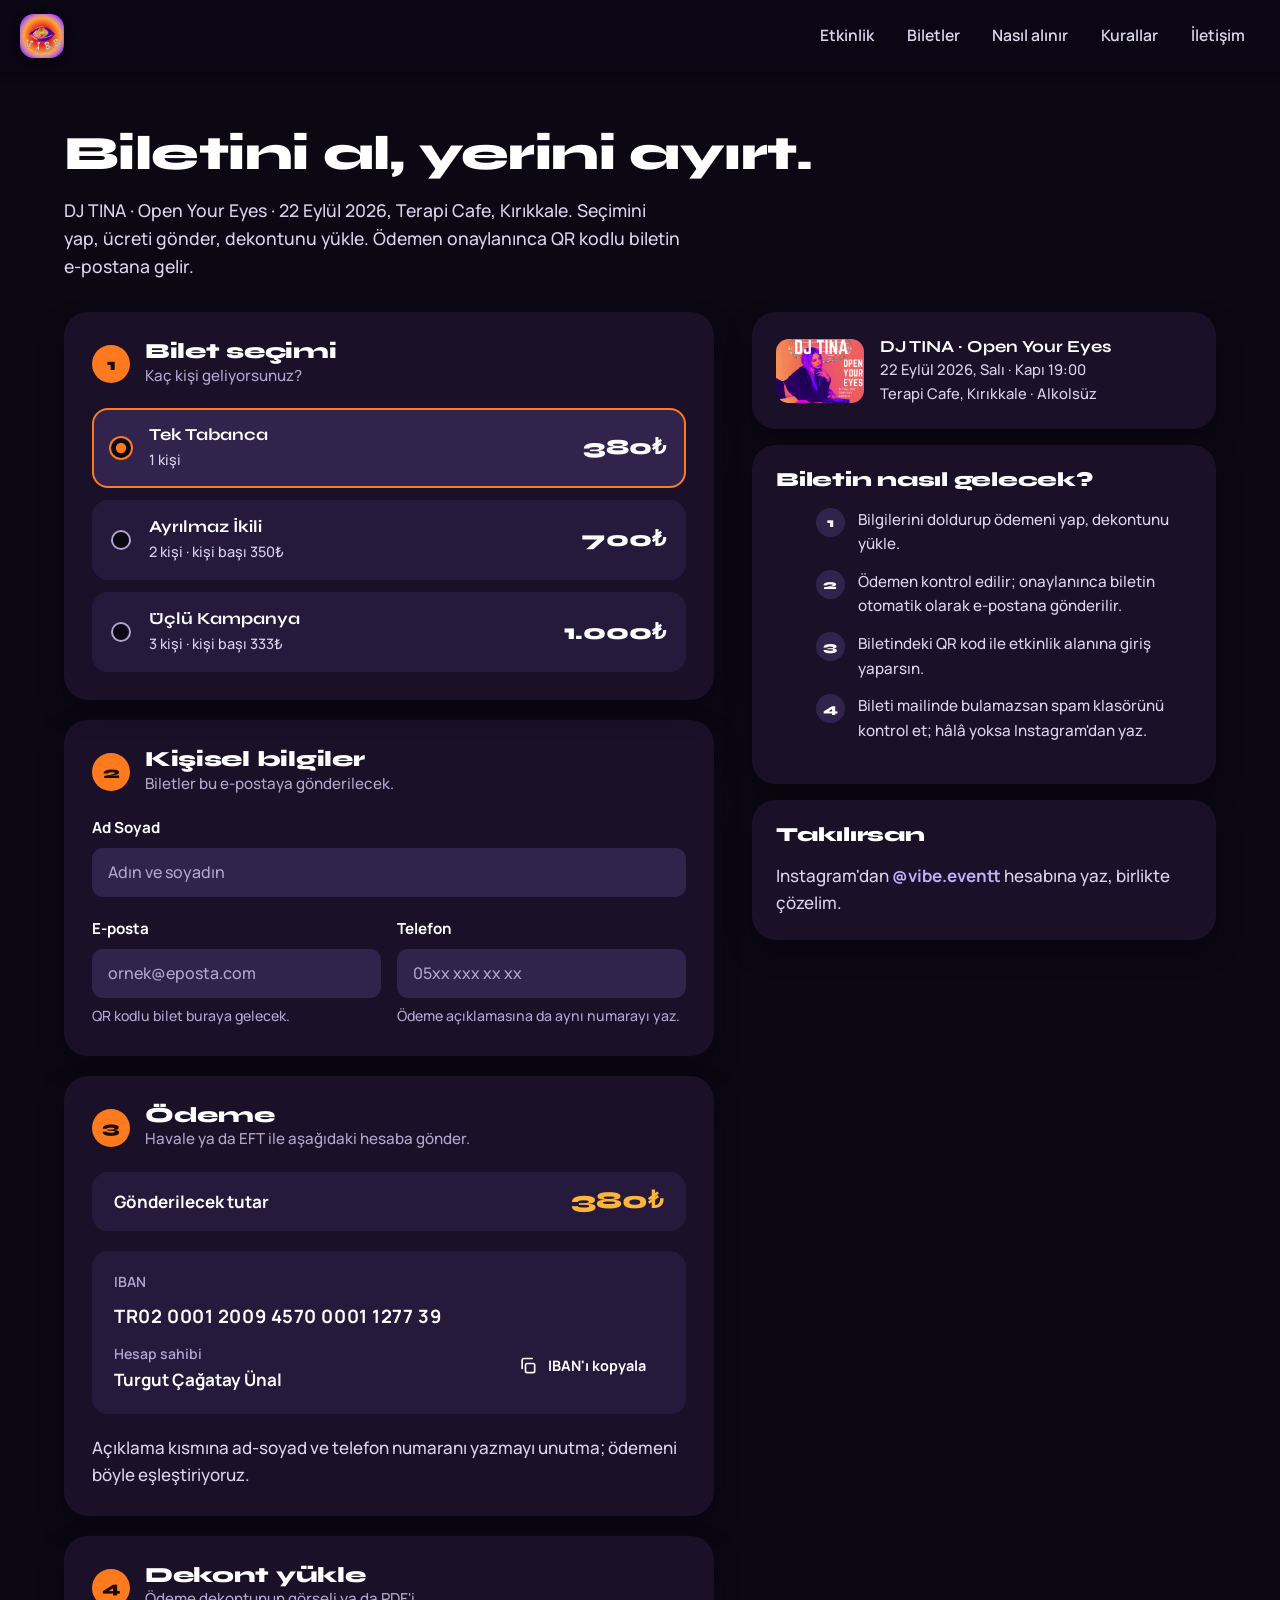
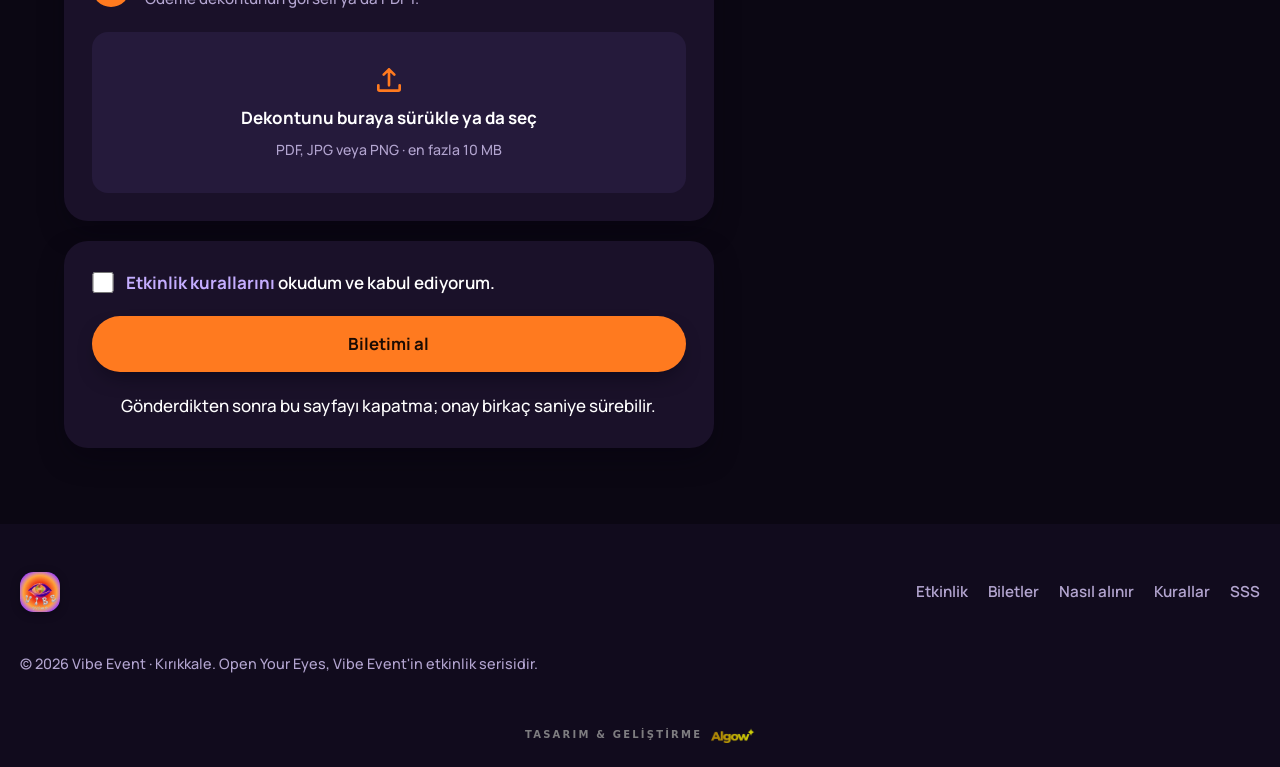
==== bilet.html @ 6d072785 "Vibe Event marka sitesi + bilet sayfası Co-Authored-By: Claude Fable 5.1 <noreply@anthropic.com>" ====
<!doctype html>
<html lang="tr">
<head>
<meta charset="utf-8">
<meta name="viewport" content="width=device-width,initial-scale=1">
<title>Bilet al · DJ TINA – Open Your Eyes · Vibe Event</title>
<meta name="description" content="DJ TINA – Open Your Eyes (22 Eylül 2026, Terapi Cafe, Kırıkkale) için biletini al. Bilet sayısını seç, ücreti IBAN'a gönder, dekontunu yükle; QR kodlu biletin e-postana gelsin.">
<meta name="robots" content="index,follow">
<meta name="theme-color" content="#0B0713">
<link rel="icon" type="image/png" sizes="32x32" href="assets/img/favicon-32.png">
<link rel="icon" type="image/png" sizes="512x512" href="assets/img/favicon-512.png">
<link rel="apple-touch-icon" href="assets/img/apple-touch-icon.png">
<meta property="og:type" content="website">
<meta property="og:locale" content="tr_TR">
<meta property="og:site_name" content="Vibe Event">
<meta property="og:title" content="Bilet al · DJ TINA – Open Your Eyes · 22 Eylül 2026, Kırıkkale">
<meta property="og:description" content="Bilet sayısını seç, ücreti gönder, dekontunu yükle. QR kodlu biletin e-postana gelsin.">
<meta property="og:image" content="https://ilyas-jpg.github.io/vibe-event/assets/img/og-dj-tina.jpg">
<meta name="twitter:card" content="summary_large_image">
<link rel="preload" href="assets/fonts/syne-tr.woff2" as="font" type="font/woff2" crossorigin>
<link rel="preload" href="assets/fonts/manrope-tr.woff2" as="font" type="font/woff2" crossorigin>
<link rel="stylesheet" href="assets/css/site.css">
</head>
<body>

<header class="ust">
  <div class="kap-genis ust-ic">
    <a class="marka" href="index.html" aria-label="Vibe Event ana sayfa">
      <img src="assets/img/vibe-logo-160.webp" width="44" height="44" alt="Vibe Event">
    </a>
    <button class="menu-btn" type="button" aria-expanded="false" aria-controls="nav" aria-label="Menüyü aç">
      <svg class="ikon" viewBox="0 0 24 24" aria-hidden="true"><path d="M4 7h16M4 12h16M4 17h16"/></svg>
    </button>
    <nav class="nav" id="nav" aria-label="Site menüsü">
      <a href="index.html#etkinlik">Etkinlik</a>
      <a href="index.html#biletler">Biletler</a>
      <a href="index.html#nasil">Nasıl alınır</a>
      <a href="index.html#kurallar">Kurallar</a>
      <a href="index.html#iletisim">İletişim</a>
    </nav>
  </div>
</header>

<main id="anaSayfa">

  <section class="bilet-hero">
    <div class="kap">
      <h1 class="gorun">Biletini al, yerini ayırt.</h1>
      <p class="giris gorun" style="--d:.08s">DJ TINA · Open Your Eyes · 22 Eylül 2026, Terapi Cafe, Kırıkkale. Seçimini yap, ücreti gönder, dekontunu yükle. Ödemen onaylanınca QR kodlu biletin e-postana gelir.</p>
    </div>
  </section>

  <div class="kap bilet-ic">

    <form id="mainTicketForm" novalidate>

      <section class="form-panel gorun" style="--d:.12s" aria-labelledby="adim1">
        <div class="panel-bas">
          <span class="no" aria-hidden="true">1</span>
          <div><h2 id="adim1">Bilet seçimi</h2><p>Kaç kişi geliyorsunuz?</p></div>
        </div>
        <div class="secenekler" role="radiogroup" aria-label="Bilet sayısı">
          <label class="secenek">
            <input type="radio" name="bilet" value="1" data-tutar="380" data-kisi="1" checked>
            <div><strong>Tek Tabanca</strong><span>1 kişi</span></div>
            <div class="tutar">380₺</div>
          </label>
          <label class="secenek">
            <input type="radio" name="bilet" value="2" data-tutar="700" data-kisi="2">
            <div><strong>Ayrılmaz İkili</strong><span>2 kişi · kişi başı 350₺</span></div>
            <div class="tutar">700₺</div>
          </label>
          <label class="secenek">
            <input type="radio" name="bilet" value="3" data-tutar="1000" data-kisi="3">
            <div><strong>Üçlü Kampanya</strong><span>3 kişi · kişi başı 333₺</span></div>
            <div class="tutar">1.000₺</div>
          </label>
        </div>
      </section>

      <section class="form-panel" aria-labelledby="adim2">
        <div class="panel-bas">
          <span class="no" aria-hidden="true">2</span>
          <div><h2 id="adim2">Kişisel bilgiler</h2><p>Biletler bu e-postaya gönderilecek.</p></div>
        </div>
        <div class="alan">
          <label for="adSoyad">Ad Soyad</label>
          <input type="text" id="adSoyad" name="adSoyad" autocomplete="name" required placeholder="Adın ve soyadın">
        </div>
        <div class="alan" id="alanAd2" hidden>
          <label for="adSoyad2">2. kişinin adı soyadı</label>
          <input type="text" id="adSoyad2" name="adSoyad2" placeholder="Arkadaşının adı ve soyadı">
        </div>
        <div class="alan" id="alanAd3" hidden>
          <label for="adSoyad3">3. kişinin adı soyadı</label>
          <input type="text" id="adSoyad3" name="adSoyad3" placeholder="Arkadaşının adı ve soyadı">
        </div>
        <div class="alan-grid">
          <div class="alan">
            <label for="email">E-posta</label>
            <input type="email" id="email" name="email" autocomplete="email" inputmode="email" required placeholder="ornek@eposta.com">
            <span class="yardim">QR kodlu bilet buraya gelecek.</span>
          </div>
          <div class="alan">
            <label for="telefon">Telefon</label>
            <input type="tel" id="telefon" name="telefon" autocomplete="tel" inputmode="tel" required placeholder="05xx xxx xx xx">
            <span class="yardim">Ödeme açıklamasına da aynı numarayı yaz.</span>
          </div>
        </div>
      </section>

      <section class="form-panel" aria-labelledby="adim3">
        <div class="panel-bas">
          <span class="no" aria-hidden="true">3</span>
          <div><h2 id="adim3">Ödeme</h2><p>Havale ya da EFT ile aşağıdaki hesaba gönder.</p></div>
        </div>
        <div class="tutar-satir">
          <span>Gönderilecek tutar</span>
          <output id="tutar" for="mainTicketForm">380₺</output>
        </div>
        <div class="iban">
          <span class="etiket">IBAN</span>
          <code id="ibanMetin">TR02 0001 2009 4570 0001 1277 39</code>
          <div class="iban-alt">
            <div><span class="etiket">Hesap sahibi</span><br><strong>Turgut Çağatay Ünal</strong></div>
            <button class="btn btn-ikincil btn-kucuk" type="button" id="ibanKopyala" data-iban="TR020001200945700001127739">
              <svg class="ikon" viewBox="0 0 24 24" aria-hidden="true"><rect x="9" y="9" width="11" height="11" rx="2"/><path d="M5 15V5a2 2 0 0 1 2-2h10"/></svg>
              IBAN'ı kopyala
            </button>
          </div>
        </div>
        <p class="yardim" style="color:var(--metin-2)">Açıklama kısmına ad-soyad ve telefon numaranı yazmayı unutma; ödemeni böyle eşleştiriyoruz.</p>
      </section>

      <section class="form-panel" aria-labelledby="adim4">
        <div class="panel-bas">
          <span class="no" aria-hidden="true">4</span>
          <div><h2 id="adim4">Dekont yükle</h2><p>Ödeme dekontunun görseli ya da PDF'i.</p></div>
        </div>
        <label class="dekont" id="dekontAlani" for="fileInput">
          <svg class="ikon" viewBox="0 0 24 24" aria-hidden="true"><path d="M12 16V4m0 0 4 4m-4-4-4 4M4 16v3a1 1 0 0 0 1 1h14a1 1 0 0 0 1-1v-3"/></svg>
          <strong>Dekontunu buraya sürükle ya da seç</strong>
          <span>PDF, JPG veya PNG · en fazla 10 MB</span>
          <span class="dosya-adi" id="selectedFileName"></span>
        </label>
        <input type="file" id="fileInput" class="gizli" accept="application/pdf,image/*,.pdf,.jpg,.jpeg,.png">
      </section>

      <section class="form-panel" aria-label="Onay ve gönder">
        <label class="onay" for="rulesCheck">
          <input type="checkbox" id="rulesCheck" required>
          <span><a class="baglanti" href="index.html#kurallar" target="_blank" rel="noopener">Etkinlik kurallarını</a> okudum ve kabul ediyorum.</span>
        </label>
        <div class="hata" id="errorBox" role="alert"></div>
        <button class="btn btn-birincil gonder" type="submit" id="submitButton">Biletimi al</button>
        <p class="yardim" style="text-align:center">Gönderdikten sonra bu sayfayı kapatma; onay birkaç saniye sürebilir.</p>
      </section>

    </form>

    <aside class="yan">
      <div class="yan-panel">
        <div class="ozet">
          <img src="assets/img/dj-tina-open-your-eyes.webp" width="88" height="64" alt="">
          <div>
            <strong>DJ TINA · Open Your Eyes</strong>
            <span>22 Eylül 2026, Salı · Kapı 19:00</span>
            <span>Terapi Cafe, Kırıkkale · Alkolsüz</span>
          </div>
        </div>
      </div>
      <div class="yan-panel">
        <h2>Biletin nasıl gelecek?</h2>
        <ol class="mini-adimlar">
          <li>Bilgilerini doldurup ödemeni yap, dekontunu yükle.</li>
          <li>Ödemen kontrol edilir; onaylanınca biletin otomatik olarak e-postana gönderilir.</li>
          <li>Biletindeki QR kod ile etkinlik alanına giriş yaparsın.</li>
          <li>Bileti mailinde bulamazsan spam klasörünü kontrol et; hâlâ yoksa Instagram'dan yaz.</li>
        </ol>
      </div>
      <div class="yan-panel">
        <h2>Takılırsan</h2>
        <p style="color:var(--metin-2)">Instagram'dan <a class="baglanti" href="https://www.instagram.com/vibe.eventt/" target="_blank" rel="noopener">@vibe.eventt</a> hesabına yaz, birlikte çözelim.</p>
      </div>
    </aside>

  </div>
</main>

<div class="ortu" id="loadingOverlay" aria-live="assertive" aria-busy="true">
  <div class="ortu-kutu">
    <div class="donen" aria-hidden="true"></div>
    <h2>Biletin hazırlanıyor</h2>
    <p>Ödemen ve bilgilerin kontrol ediliyor. Lütfen bu ekranı kapatma.</p>
  </div>
</div>

<div class="ortu" id="successScreen" role="dialog" aria-modal="true" aria-labelledby="basariBaslik">
  <div class="ortu-kutu">
    <img src="assets/img/vibe-logo-160.webp" width="88" height="88" alt="Vibe Event">
    <h2 id="basariBaslik">Aramıza hoş geldin</h2>
    <p>DJ TINA · Open Your Eyes · 22 Eylül 2026, Kırıkkale</p>
    <p style="color:var(--metin-3);font-size:.9rem">Bilet numaran</p>
    <div class="bilet-no" id="successTicketId">-</div>
    <p>Biletin ve QR kodun e-posta adresine gönderildi. Gelmediyse spam klasörünü kontrol et. Dans pistinde görüşürüz.</p>
    <a class="btn btn-birincil" href="index.html">Ana sayfaya dön</a>
  </div>
</div>

<!-- Apps Script cevap iframe'i: bilet sistemi buraya yanıt verir, sayfa postMessage ile dinler -->
<iframe name="appsScriptResponse" id="appsScriptResponse" title="Bilet sistemi yanıtı" tabindex="-1" aria-hidden="true"></iframe>

<footer class="altbilgi">
  <div class="kap-genis altbilgi-ic">
    <a class="marka" href="index.html" aria-label="Vibe Event ana sayfa">
      <img src="assets/img/vibe-logo-160.webp" width="40" height="40" alt="Vibe Event" loading="lazy">
    </a>
    <nav aria-label="Altbilgi menüsü">
      <a href="index.html#etkinlik">Etkinlik</a>
      <a href="index.html#biletler">Biletler</a>
      <a href="index.html#nasil">Nasıl alınır</a>
      <a href="index.html#kurallar">Kurallar</a>
      <a href="index.html#sss">SSS</a>
    </nav>
    <p class="telif">© <span class="yil">2026</span> Vibe Event · Kırıkkale. Open Your Eyes, Vibe Event'in etkinlik serisidir.</p>
    <!-- Algow imza -->
    <div class="algow-credit-wrap">
      <a class="algow-credit" href="https://algow.net" target="_blank" rel="noopener" aria-label="Algow tarafından tasarlandı ve geliştirildi">
        <span>Tasarım &amp; Geliştirme</span>
        <img src="assets/img/algow-wordmark.webp" alt="Algow" width="58" height="20" loading="lazy" decoding="async">
      </a>
    </div>
  </div>
</footer>

<script src="assets/js/site.js" defer></script>
<script src="assets/js/bilet.js" defer></script>
</body>
</html>
---- assets/css/site.css ----
/* Vibe Event — site.css
   Marka: mor (#7900FF ailesi) + turuncu (#FC8E34 ailesi) + likit krom logo.
   Kurallar: koyu zemin, canlı tek aksiyon rengi (turuncu), çizgi/hairline yok,
   radius + yumuşak gölge, eyebrow/pill/glow/gradient-text/glass yok, scroll animasyonu yok. */

@font-face{font-family:"Syne";src:url("../fonts/syne-tr.woff2") format("woff2");font-weight:400 800;font-display:swap}
@font-face{font-family:"Manrope";src:url("../fonts/manrope-tr.woff2") format("woff2");font-weight:400 800;font-display:swap}

:root{
  --bg:#0B0713;
  --bg-2:#110B1D;
  --yuzey:#1A1129;
  --yuzey-2:#251A3B;
  --yuzey-3:#31234C;
  --mor:#7A2CFF;
  --mor-blok:#4A1DB0;
  --mor-acik:#C4ADFF;
  --turuncu:#FF7A1F;
  --turuncu-koyu:#F0620C;
  --kirmizi:#F5391F;
  --amber:#FFB43A;
  --metin:#FFFFFF;
  --metin-2:#DCD3EC;
  --metin-3:#B3A5D0;
  --cta-metin:#1B0B03;
  --r-sm:.7rem; --r-md:1rem; --r-lg:1.5rem; --r-xl:2rem;
  --golge-sm:0 2px 8px rgba(5,2,14,.35);
  --golge-md:0 12px 30px -8px rgba(5,2,14,.55);
  --golge-lg:0 30px 70px -20px rgba(5,2,14,.7);
  --kap:75rem;        /* 1200px @16 */
  --kap-genis:87.5rem;/* 1400px @16 */
  --kap-pad:1.5rem;
  --kap-genis-pad:1.25rem;
  --bolum:clamp(3.5rem,6vw,5.25rem);
  --gecis:.22s cubic-bezier(.2,.7,.2,1);
}

*,*::before,*::after{box-sizing:border-box}
html{font-size:16px;-webkit-text-size-adjust:100%;scroll-padding-top:5.25rem}
@media (min-width:1600px){html{font-size:17.5px}}
@media (min-width:1921px){html{font-size:19.5px}}
@media (min-width:2561px){html{font-size:22.5px}}
body{margin:0;background:var(--bg);color:var(--metin);font:500 1.0625rem/1.6 Manrope,"Segoe UI",Roboto,Helvetica,Arial,sans-serif}
img{max-width:100%;height:auto;display:block}
a{color:inherit}
h1,h2,h3{font-family:Syne,Manrope,sans-serif;margin:0;line-height:1.08;letter-spacing:-.012em;text-wrap:balance}
h1{font-size:clamp(2.5rem,5.2vw,4rem);font-weight:800}
h2{font-size:clamp(1.85rem,3.2vw,2.6rem);font-weight:800}
h3{font-size:1.25rem;font-weight:700}
p{margin:0}
ul{margin:0;padding:0;list-style:none}
:focus-visible{outline:3px solid var(--amber);outline-offset:3px;border-radius:.5rem}
.gizli{position:absolute;width:1px;height:1px;overflow:hidden;clip:rect(0 0 0 0);white-space:nowrap}
.ikon{width:1.25rem;height:1.25rem;flex:none;fill:none;stroke:currentColor;stroke-width:2;stroke-linecap:round;stroke-linejoin:round}

.kap{width:100%;max-width:var(--kap);margin-inline:auto;padding-inline:var(--kap-pad)}
.kap-genis{width:100%;max-width:var(--kap-genis);margin-inline:auto;padding-inline:var(--kap-genis-pad)}

/* ---------- Üst bar ---------- */
.ust{position:sticky;top:0;z-index:50;background:rgba(11,7,19,.95);box-shadow:var(--golge-sm)}
.ust-ic{display:flex;align-items:center;gap:1.25rem;min-height:4.5rem}
.marka{display:inline-flex;align-items:center;text-decoration:none;flex:none}
.marka img{width:2.75rem;height:2.75rem;border-radius:.85rem;box-shadow:var(--golge-sm)}
.nav{display:flex;align-items:center;gap:.15rem;margin-left:auto}
.nav a{padding:.6rem .95rem;border-radius:999px;text-decoration:none;font-weight:600;font-size:.98rem;color:var(--metin-2);transition:background var(--gecis),color var(--gecis)}
.nav a:hover{background:var(--yuzey-2);color:#fff}
.nav .btn{margin-left:.5rem}
.menu-btn{display:none;margin-left:auto;width:2.9rem;height:2.9rem;border:0;border-radius:.85rem;background:var(--yuzey);color:#fff;cursor:pointer;place-items:center}
.menu-btn .ikon{width:1.5rem;height:1.5rem}

/* ---------- Butonlar ---------- */
.btn{display:inline-flex;align-items:center;justify-content:center;gap:.6rem;min-height:3.1rem;padding:0 1.6rem;border:0;border-radius:999px;font:700 1rem/1 Manrope,sans-serif;text-decoration:none;cursor:pointer;white-space:nowrap;transition:transform var(--gecis),background var(--gecis),box-shadow var(--gecis)}
.btn:active{transform:scale(.97)}
.btn-birincil{background:var(--turuncu);color:var(--cta-metin);box-shadow:0 10px 22px -10px rgba(5,2,14,.7)}
.btn-birincil:hover{background:var(--turuncu-koyu)}
.btn-ikincil{background:var(--yuzey-2);color:#fff}
.btn-ikincil:hover{background:var(--yuzey-3)}
.btn-koyu{background:var(--bg);color:#fff;box-shadow:var(--golge-md)}
.btn-koyu:hover{background:var(--yuzey)}
.btn-kucuk{min-height:2.5rem;padding:0 1.1rem;font-size:.9rem}
.btn[disabled]{opacity:.6;cursor:progress}

/* ---------- Açılış animasyonu (yalnız yüklemede, 6px) ---------- */
@keyframes gorun{from{opacity:0;transform:translateY(6px)}to{opacity:1;transform:none}}
.gorun{animation:gorun .55s var(--d,0s) cubic-bezier(.2,.7,.2,1) both}
@media (prefers-reduced-motion:reduce){.gorun{animation:none}*{transition-duration:.01ms!important}}

/* ---------- Hero ---------- */
.hero{padding:clamp(2.5rem,6vw,5rem) 0 var(--bolum)}
.hero-ic{display:grid;grid-template-columns:1.05fr .95fr;gap:clamp(2rem,5vw,4.5rem);align-items:center}
.hero h1{max-width:13ch}
.hero .giris{font-size:1.15rem;color:var(--metin-2);max-width:50ch;margin-top:1.4rem}
.cta-satir{display:flex;flex-wrap:wrap;gap:.8rem;margin-top:2rem}
.olgular{display:flex;flex-wrap:wrap;gap:1.25rem 2.5rem;margin-top:2.5rem}
.olgu small{display:block;font-size:.88rem;font-weight:600;color:var(--metin-3)}
.olgu strong{display:block;font:700 1.08rem/1.35 Syne,sans-serif;margin-top:.15rem}
.geri-sayim{margin-top:1.5rem;font-weight:700;color:var(--amber)}
.hero-gorsel img{width:100%;aspect-ratio:1;border-radius:var(--r-xl);box-shadow:var(--golge-lg)}

/* ---------- Bölümler ---------- */
.bolum{padding:var(--bolum) 0}
.bolum-alt{background:var(--bg-2)}
.bolum-bas{max-width:62ch}
.bolum-bas p{margin-top:1rem;color:var(--metin-2);font-size:1.1rem}
.blok-mor{background:var(--mor-blok);color:#fff}
.blok-mor .bolum-bas p{color:#EDE6FF}
.blok-turuncu{background:var(--turuncu);color:var(--cta-metin)}

/* Etkinlik */
.etkinlik-ic{display:grid;grid-template-columns:7fr 5fr;gap:clamp(2rem,4vw,4rem);align-items:center}
.poster{border-radius:var(--r-lg);overflow:hidden;box-shadow:var(--golge-lg);background:var(--yuzey)}
.poster img{width:100%}
.detaylar p{margin-top:1rem;color:var(--metin-2);font-size:1.08rem}
.detaylar dl{display:grid;grid-template-columns:auto 1fr;gap:.55rem 1.4rem;margin:1.75rem 0 0}
.detaylar dt{color:var(--metin-3);font-weight:600}
.detaylar dd{margin:0;font-weight:700}
.detaylar .cta-satir{margin-top:1.75rem}
.baglanti{display:inline-flex;align-items:center;gap:.4rem;font-weight:700;color:var(--mor-acik);text-decoration:none}
.baglanti:hover{color:#fff}
.blok-turuncu .baglanti{color:var(--cta-metin)}

/* Biletler */
.biletler-ic{display:grid;grid-template-columns:5fr 7fr;gap:clamp(2rem,4vw,4rem);align-items:start}
.fiyat-panel{display:grid;gap:.8rem}
.fiyat{display:grid;grid-template-columns:1fr auto;gap:.35rem 1.5rem;align-items:center;background:rgba(11,7,19,.58);border-radius:var(--r-md);padding:1.3rem 1.6rem;box-shadow:var(--golge-sm);transition:transform var(--gecis),background var(--gecis)}
.fiyat:hover{transform:translateY(-3px);background:rgba(11,7,19,.72)}
.fiyat h3{font-size:1.25rem}
.fiyat .kisi{color:#EDE6FF;font-size:.95rem}
.fiyat .tutar{font:800 2rem/1 Syne,sans-serif;text-align:right;grid-column:2;grid-row:1/3;align-self:center}
.fiyat .kisibasi{display:none}
.fiyat-not{margin-top:1.25rem;color:#EDE6FF;font-size:.95rem}
.fiyat-not strong{color:var(--amber)}
.blok-mor .cta-satir{margin-top:1.75rem}

/* Nasıl alınır */
.nasil-ic{display:grid;grid-template-columns:5fr 7fr;gap:clamp(2rem,4vw,4rem);align-items:start}
.adimlar{display:grid;gap:.9rem}
.adim{display:grid;grid-template-columns:3.6rem 1fr;gap:1.1rem;align-items:start;padding:1.4rem 1.5rem;border-radius:var(--r-md);background:var(--yuzey);box-shadow:var(--golge-sm)}
.adim .no{font:800 2.2rem/1 Syne,sans-serif;color:var(--turuncu)}
.adim h3{font-size:1.15rem;margin-bottom:.35rem}
.adim p{color:var(--metin-2)}

/* Hakkında */
.hakkinda-ic{display:grid;grid-template-columns:5fr 7fr;gap:clamp(2rem,4vw,4rem);align-items:center}
.hakkinda-ic .bolum-bas p + p{margin-top:.9rem}
.goz{aspect-ratio:4/3;border-radius:var(--r-lg);overflow:hidden;box-shadow:var(--golge-lg);background:var(--yuzey)}
.goz img{width:100%;height:100%;object-fit:cover;object-position:50% 28%}

/* Kurallar */
.kurallar-ic{display:grid;grid-template-columns:5fr 7fr;gap:clamp(2rem,4vw,4rem);align-items:start}
.kurallar{display:grid;gap:.9rem}
.kural{padding:1.5rem 1.6rem;border-radius:var(--r-md);background:var(--yuzey);box-shadow:var(--golge-sm)}
.kural h3{font-size:1.15rem;margin-bottom:.5rem}
.kural p{color:var(--metin-2)}

/* SSS */
.sss{display:grid;gap:.75rem;margin-top:2.5rem;max-width:56rem}
.sss details{background:var(--yuzey);border-radius:var(--r-md);box-shadow:var(--golge-sm);padding:0 1.5rem}
.sss summary{cursor:pointer;list-style:none;display:flex;justify-content:space-between;align-items:center;gap:1rem;padding:1.15rem 0;font:700 1.08rem/1.35 Syne,sans-serif}
.sss summary::-webkit-details-marker{display:none}
.sss summary .ikon{transition:transform var(--gecis);color:var(--turuncu)}
.sss details[open] summary .ikon{transform:rotate(180deg)}
.sss details p{padding:0 0 1.25rem;color:var(--metin-2)}

/* İletişim */
.iletisim-ic{display:grid;grid-template-columns:1.15fr 1fr;gap:clamp(2rem,4vw,4rem);align-items:center}
.iletisim-ic p{margin-top:1rem;font-size:1.1rem;font-weight:600;max-width:46ch}
.ig-liste{display:grid;gap:.75rem}
.ig{display:flex;align-items:center;gap:1rem;padding:1rem 1.25rem;border-radius:var(--r-md);background:rgba(27,11,3,.12);text-decoration:none;font-weight:700;transition:background var(--gecis),transform var(--gecis)}
.ig:hover{background:rgba(27,11,3,.22);transform:translateY(-2px)}
.ig .ikon{width:1.6rem;height:1.6rem}
.ig span{display:block;font-size:.85rem;font-weight:600;opacity:.85}

/* ---------- Altbilgi ---------- */
.altbilgi{background:var(--bg-2);padding:3rem 0 1.25rem}
.altbilgi-ic{display:flex;flex-wrap:wrap;align-items:center;gap:1.5rem 2.5rem}
.altbilgi .marka img{width:2.5rem;height:2.5rem}
.altbilgi nav{display:flex;flex-wrap:wrap;gap:.25rem 1.25rem;margin-left:auto}
.altbilgi nav a{color:var(--metin-3);text-decoration:none;font-weight:600;font-size:.95rem}
.altbilgi nav a:hover{color:#fff}
.telif{width:100%;color:var(--metin-3);font-size:.9rem;margin-top:1rem}
.altbilgi .algow-credit-wrap{text-align:center;padding:1.5rem 1rem .25rem;line-height:1;width:100%}
.altbilgi .algow-credit{display:inline-flex;align-items:center;gap:9px;font:600 10px/1 system-ui,-apple-system,"Segoe UI",Roboto,Helvetica,Arial,sans-serif;letter-spacing:.22em;text-transform:uppercase;color:#9a9a9a;text-decoration:none;opacity:.8;transition:opacity .25s}
.altbilgi .algow-credit:hover{opacity:1}
.altbilgi .algow-credit img{height:15px;width:auto;display:block}

/* ---------- Bilet sayfası ---------- */
.bilet-hero{padding:clamp(2rem,5vw,3.5rem) 0 2rem}
.bilet-hero h1{font-size:clamp(2rem,4vw,3rem);max-width:16ch}
.bilet-hero .giris{margin-top:1rem;color:var(--metin-2);font-size:1.1rem;max-width:56ch}
.bilet-ic{display:grid;grid-template-columns:7fr 5fr;gap:clamp(1.5rem,3vw,3rem);align-items:start;padding-bottom:var(--bolum)}
.form-panel{background:var(--yuzey);border-radius:var(--r-lg);padding:1.75rem;box-shadow:var(--golge-md);display:grid;gap:1.25rem}
.form-panel + .form-panel{margin-top:1.25rem}
.panel-bas{display:flex;align-items:center;gap:.9rem}
.panel-bas .no{width:2.4rem;height:2.4rem;flex:none;border-radius:50%;background:var(--turuncu);color:var(--cta-metin);display:grid;place-items:center;font:800 1.05rem Syne,sans-serif}
.panel-bas h2{font-size:1.35rem}
.panel-bas p{color:var(--metin-3);font-size:.95rem}
.alan{display:grid;gap:.45rem}
.alan label{font-weight:700;font-size:.95rem}
.alan input{width:100%;min-height:3.1rem;padding:0 1rem;border:0;border-radius:var(--r-sm);background:var(--yuzey-3);color:#fff;font:500 1rem Manrope,sans-serif}
.alan input::placeholder{color:var(--metin-3)}
.alan input:focus{outline:3px solid var(--turuncu);outline-offset:0}
.alan input[aria-invalid="true"]{outline:3px solid var(--kirmizi)}
.alan .yardim{font-size:.88rem;color:var(--metin-3)}
.alan-grid{display:grid;grid-template-columns:1fr 1fr;gap:1rem}
.alan[hidden]{display:none}
.secenekler{display:grid;gap:.75rem}
.secenek{display:grid;grid-template-columns:1.35rem 1fr auto;gap:1rem;align-items:center;padding:1rem 1.2rem;border-radius:var(--r-md);background:var(--yuzey-2);cursor:pointer;box-shadow:inset 0 0 0 2px transparent;transition:box-shadow var(--gecis),background var(--gecis)}
.secenek:hover{background:var(--yuzey-3)}
.secenek:has(input:checked){box-shadow:inset 0 0 0 2px var(--turuncu);background:var(--yuzey-3)}
.secenek input{appearance:none;width:1.25rem;height:1.25rem;border-radius:50%;background:var(--bg);box-shadow:inset 0 0 0 2px var(--metin-3);margin:0;cursor:pointer}
.secenek input:checked{background:var(--turuncu);box-shadow:inset 0 0 0 .3rem var(--bg),0 0 0 2px var(--turuncu)}
.secenek strong{font:700 1.05rem Syne,sans-serif;display:block}
.secenek span{font-size:.9rem;color:var(--metin-2)}
.secenek .tutar{font:800 1.35rem/1 Syne,sans-serif}
.iban{background:var(--yuzey-2);border-radius:var(--r-md);padding:1.25rem 1.4rem;display:grid;gap:.6rem}
.iban .etiket{font-size:.88rem;font-weight:600;color:var(--metin-3)}
.iban code{font:700 1.15rem/1.45 Manrope,sans-serif;letter-spacing:.03em;word-break:break-word}
.iban-alt{display:flex;flex-wrap:wrap;align-items:center;justify-content:space-between;gap:.75rem}
.iban-alt strong{font-weight:700}
.tutar-satir{display:flex;justify-content:space-between;align-items:center;gap:1rem;padding:1rem 1.4rem;border-radius:var(--r-md);background:var(--yuzey-2);font-weight:700}
.tutar-satir output{font:800 1.5rem/1 Syne,sans-serif;color:var(--amber)}
.dekont{display:grid;justify-items:center;gap:.5rem;padding:2rem 1rem;border-radius:var(--r-md);background:var(--yuzey-2);text-align:center;cursor:pointer;transition:background var(--gecis)}
.dekont:hover,.dekont.surukle{background:var(--yuzey-3)}
.dekont .ikon{width:2rem;height:2rem;color:var(--turuncu)}
.dekont strong{font-weight:700}
.dekont span{font-size:.88rem;color:var(--metin-3)}
.dosya-adi{display:none;font-weight:700;color:var(--amber);word-break:break-word}
.dosya-adi.acik{display:block}
.onay{display:flex;gap:.8rem;align-items:flex-start;cursor:pointer;font-weight:600}
.onay input{width:1.35rem;height:1.35rem;flex:none;margin:.15rem 0 0;accent-color:var(--turuncu)}
.hata{display:none;background:rgba(245,57,31,.16);color:#FFC2B8;padding:1rem 1.25rem;border-radius:var(--r-sm);font-weight:600}
.hata.acik{display:block}
.gonder{width:100%;min-height:3.5rem;font-size:1.05rem}
.yan{position:sticky;top:5.75rem;display:grid;gap:1rem}
.yan-panel{background:var(--yuzey);border-radius:var(--r-lg);padding:1.5rem;box-shadow:var(--golge-md)}
.yan-panel h2{font-size:1.25rem;margin-bottom:1rem}
.ozet{display:flex;gap:1rem;align-items:center}
.ozet img{width:5.5rem;flex:none;border-radius:.8rem}
.ozet strong{font:700 1.05rem/1.3 Syne,sans-serif;display:block}
.ozet span{display:block;color:var(--metin-2);font-size:.92rem}
.mini-adimlar{display:grid;gap:.85rem;counter-reset:mini}
.mini-adimlar li{display:grid;grid-template-columns:1.8rem 1fr;gap:.8rem;align-items:start;color:var(--metin-2);font-size:.95rem}
.mini-adimlar li::before{counter-increment:mini;content:counter(mini);width:1.8rem;height:1.8rem;border-radius:50%;background:var(--yuzey-3);color:#fff;display:grid;place-items:center;font:800 .85rem Syne,sans-serif}
.ortu{position:fixed;inset:0;z-index:100;display:none;place-items:center;background:rgba(11,7,19,.97);padding:1.5rem}
.ortu.acik{display:grid}
.ortu-kutu{max-width:30rem;width:100%;background:var(--yuzey);border-radius:var(--r-lg);padding:2.25rem;text-align:center;box-shadow:var(--golge-lg);display:grid;gap:1rem;justify-items:center}
.ortu-kutu h2{font-size:1.6rem}
.ortu-kutu p{color:var(--metin-2)}
.ortu-kutu img{width:5.5rem;border-radius:1.2rem}
.donen{width:3rem;height:3rem;border-radius:50%;border:4px solid var(--yuzey-3);border-top-color:var(--turuncu);animation:don 1s linear infinite}
@keyframes don{to{transform:rotate(360deg)}}
.bilet-no{font:800 2.2rem/1 Syne,sans-serif;color:var(--amber);letter-spacing:.02em;word-break:break-all}
#appsScriptResponse{position:absolute;width:1px;height:1px;left:-9999px;top:0;opacity:0;border:0;pointer-events:none}

/* ---------- Duyarlılık ---------- */
@media (max-width:1024px){
  .hero-ic,.etkinlik-ic,.biletler-ic,.nasil-ic,.hakkinda-ic,.kurallar-ic,.iletisim-ic,.bilet-ic{grid-template-columns:1fr}
  .hero-gorsel{max-width:34rem}
  .yan{position:static}
}
@media (max-width:900px){
  .nav{display:none;position:absolute;left:0;right:0;top:100%;flex-direction:column;align-items:stretch;gap:.25rem;padding:.75rem var(--kap-genis-pad) 1rem;background:var(--bg);box-shadow:var(--golge-md)}
  .nav.acik{display:flex}
  .nav a{padding:.85rem 1rem}
  .nav .btn{margin:.5rem 0 0;justify-content:center}
  .menu-btn{display:grid}
}
@media (max-width:600px){
  :root{--kap-pad:1.15rem;--kap-genis-pad:1rem}
  .ust-ic{min-height:4rem}
  .cta-satir .btn{width:100%}
  .olgular{gap:1rem 1.5rem}
  .fiyat{grid-template-columns:1fr auto;padding:1.1rem 1.2rem}
  .fiyat .tutar{font-size:1.6rem}
  .adim{grid-template-columns:2.8rem 1fr;padding:1.15rem 1.2rem}
  .adim .no{font-size:1.8rem}
  .form-panel{padding:1.25rem}
  .alan-grid{grid-template-columns:1fr}
  .secenek{grid-template-columns:1.35rem 1fr;}
  .secenek .tutar{grid-column:2}
  .ortu-kutu{padding:1.6rem}
}
@media (pointer:coarse){
  .nav a,.altbilgi nav a,.baglanti{min-height:2.75rem;display:inline-flex;align-items:center}
}
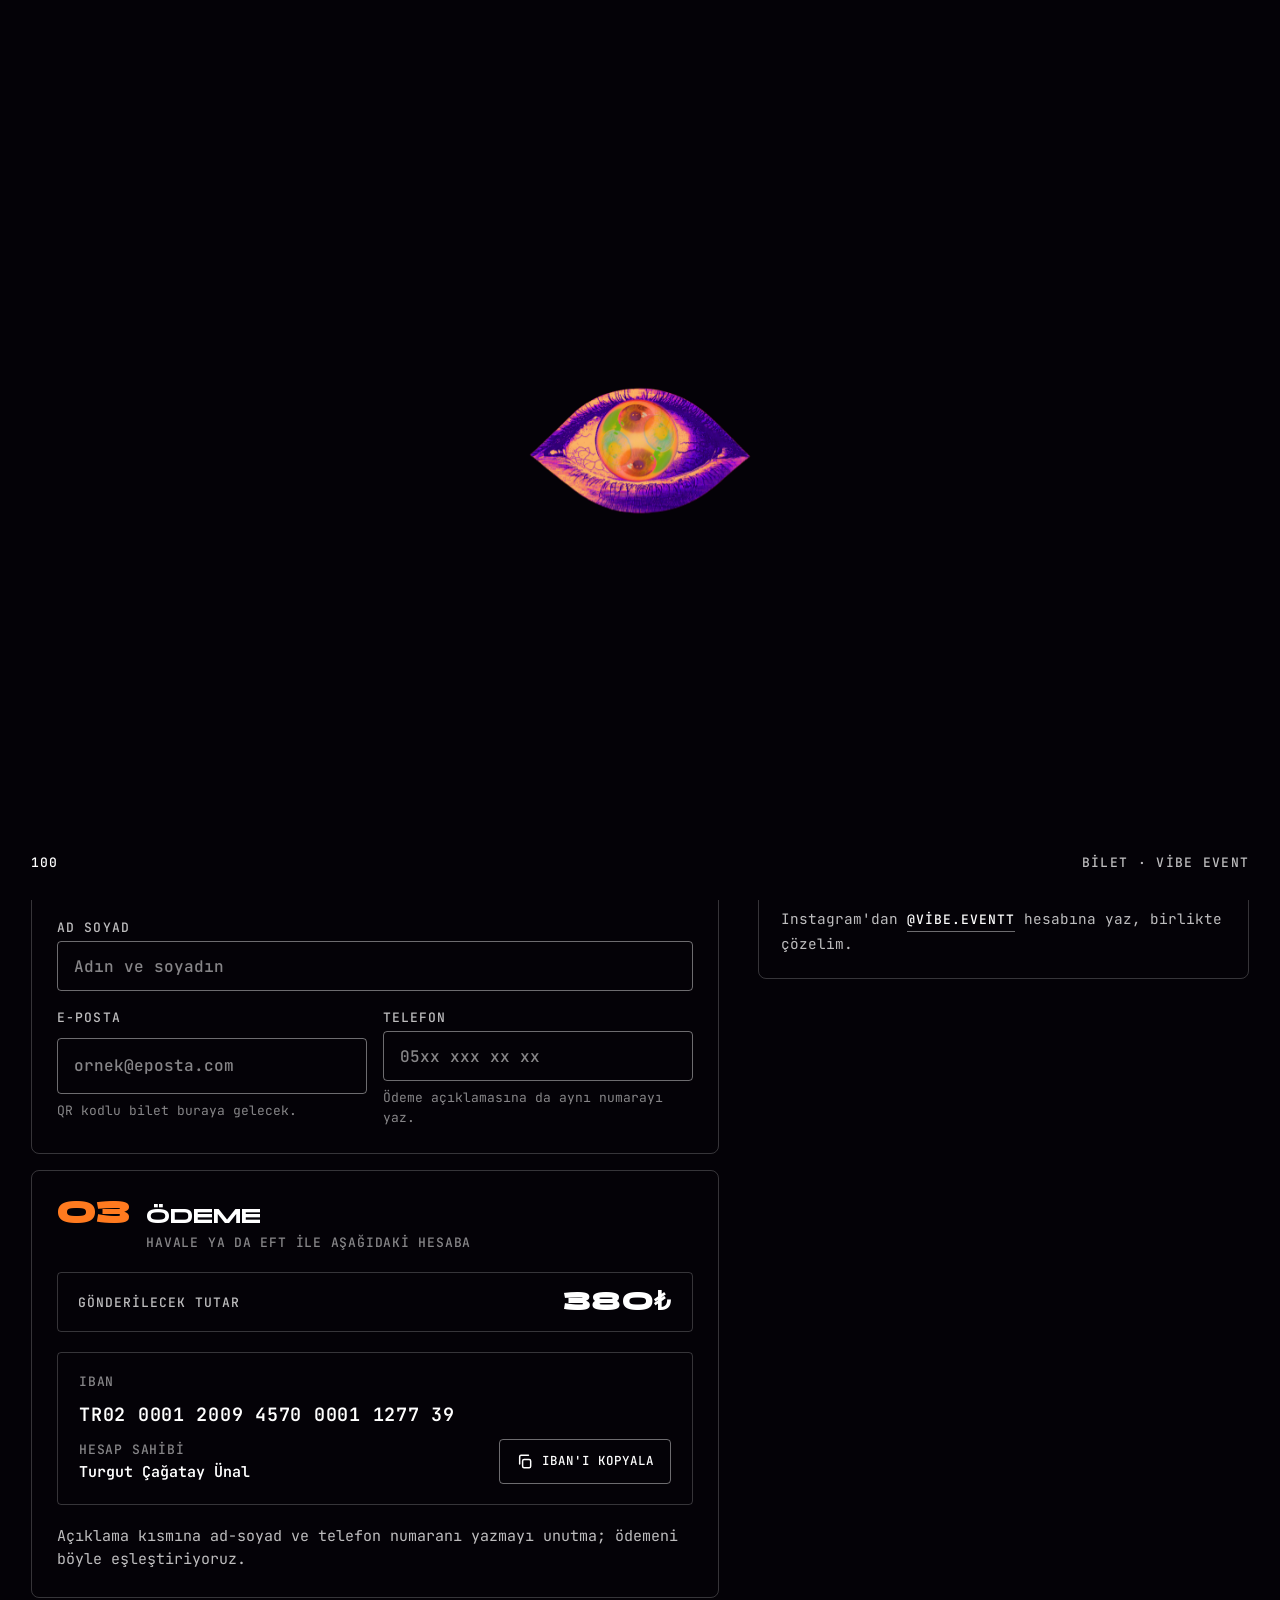
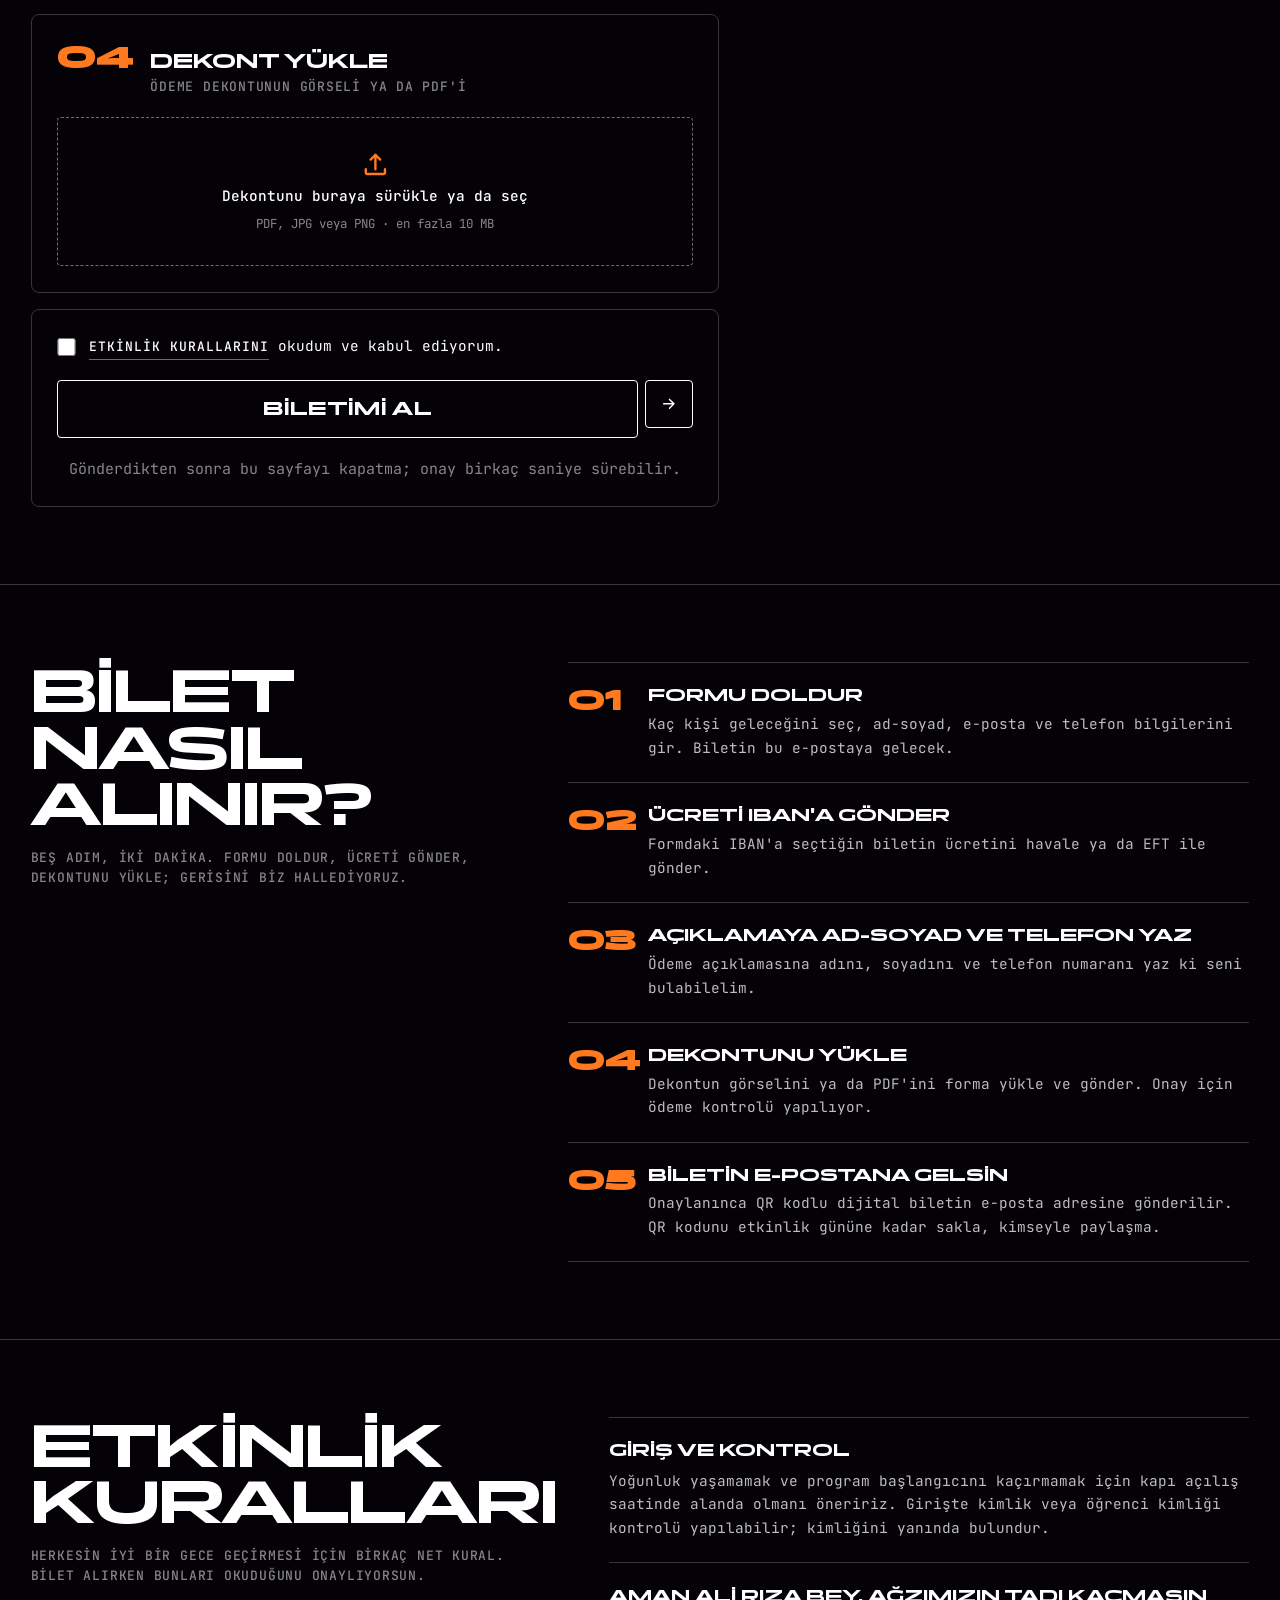
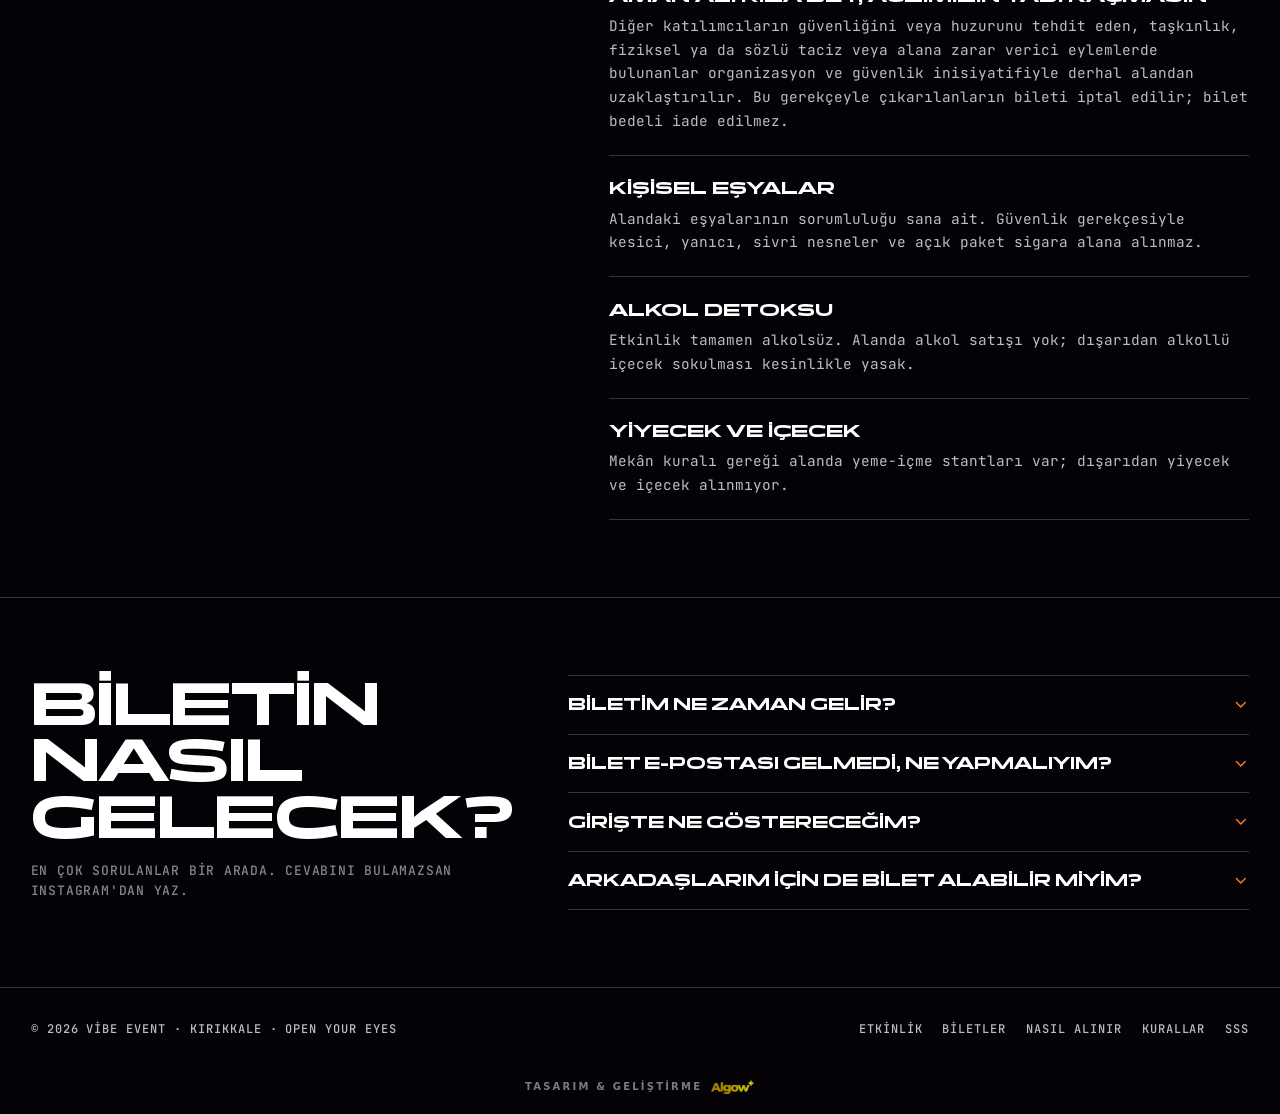
==== commit 0552f5ac: "v2: iridescent seviyesi — WebGL likit-krom hero, Panchang + JetBrains Mono, loader, Lenis, marquee, " ====
--- a/bilet.html
+++ b/bilet.html
@@ -5,8 +5,7 @@
 <meta name="viewport" content="width=device-width,initial-scale=1">
 <title>Bilet al · DJ TINA – Open Your Eyes · Vibe Event</title>
 <meta name="description" content="DJ TINA – Open Your Eyes (22 Eylül 2026, Terapi Cafe, Kırıkkale) için biletini al. Bilet sayısını seç, ücreti IBAN'a gönder, dekontunu yükle; QR kodlu biletin e-postana gelsin.">
-<meta name="robots" content="index,follow">
-<meta name="theme-color" content="#0B0713">
+<meta name="theme-color" content="#040207">
 <link rel="icon" type="image/png" sizes="32x32" href="assets/img/favicon-32.png">
 <link rel="icon" type="image/png" sizes="512x512" href="assets/img/favicon-512.png">
 <link rel="apple-touch-icon" href="assets/img/apple-touch-icon.png">
@@ -17,46 +16,60 @@
 <meta property="og:description" content="Bilet sayısını seç, ücreti gönder, dekontunu yükle. QR kodlu biletin e-postana gelsin.">
 <meta property="og:image" content="https://ilyas-jpg.github.io/vibe-event/assets/img/og-dj-tina.jpg">
 <meta name="twitter:card" content="summary_large_image">
-<link rel="preload" href="assets/fonts/syne-tr.woff2" as="font" type="font/woff2" crossorigin>
-<link rel="preload" href="assets/fonts/manrope-tr.woff2" as="font" type="font/woff2" crossorigin>
+<link rel="preload" href="assets/fonts/panchang-700-tr.woff2" as="font" type="font/woff2" crossorigin>
+<link rel="preload" href="assets/fonts/jetbrains-mono-tr.woff2" as="font" type="font/woff2" crossorigin>
 <link rel="stylesheet" href="assets/css/site.css">
 </head>
-<body>
-
-<header class="ust">
-  <div class="kap-genis ust-ic">
-    <a class="marka" href="index.html" aria-label="Vibe Event ana sayfa">
-      <img src="assets/img/vibe-logo-160.webp" width="44" height="44" alt="Vibe Event">
-    </a>
-    <button class="menu-btn" type="button" aria-expanded="false" aria-controls="nav" aria-label="Menüyü aç">
-      <svg class="ikon" viewBox="0 0 24 24" aria-hidden="true"><path d="M4 7h16M4 12h16M4 17h16"/></svg>
-    </button>
+<body class="kilit">
+
+<div class="yukleme" id="yukleme" aria-hidden="true">
+  <img class="yukleme-goz" src="assets/brand/vibe-logo-goz-512.png" width="512" height="294" alt="">
+  <div class="yukleme-sayac"><span id="sayac">00</span></div>
+  <div class="yukleme-not">Bilet · Vibe Event</div>
+</div>
+
+<header class="ust dolu" id="ust">
+  <a class="marka" href="index.html" aria-label="Vibe Event ana sayfa">
+    <img src="assets/brand/vibe-logo-lockup-800.png" width="800" height="690" alt="Vibe Event">
+  </a>
+  <p class="ust-orta">DJ TINA · Open Your Eyes<br>22 Eylül 2026 · Kırıkkale</p>
+  <div class="ust-sag">
     <nav class="nav" id="nav" aria-label="Site menüsü">
       <a href="index.html#etkinlik">Etkinlik</a>
       <a href="index.html#biletler">Biletler</a>
-      <a href="index.html#nasil">Nasıl alınır</a>
-      <a href="index.html#kurallar">Kurallar</a>
       <a href="index.html#iletisim">İletişim</a>
+      <button class="nav-kapat" type="button" id="navKapat">Kapat</button>
     </nav>
+    <a class="cta" href="#mainTicketForm">
+      <span class="cta-etiket">Forma git</span>
+      <span class="cta-ikon" aria-hidden="true"><svg class="ikon" viewBox="0 0 24 24"><path d="M12 5v14M6 13l6 6 6-6"/></svg></span>
+    </a>
+    <button class="menu-btn" type="button" id="menuBtn" aria-expanded="false" aria-controls="nav">Menü</button>
   </div>
 </header>
 
 <main id="anaSayfa">
 
-  <section class="bilet-hero">
-    <div class="kap">
-      <h1 class="gorun">Biletini al, yerini ayırt.</h1>
-      <p class="giris gorun" style="--d:.08s">DJ TINA · Open Your Eyes · 22 Eylül 2026, Terapi Cafe, Kırıkkale. Seçimini yap, ücreti gönder, dekontunu yükle. Ödemen onaylanınca QR kodlu biletin e-postana gelir.</p>
+  <section class="sayfa-bas">
+    <div class="sayfa-bas-arka" aria-hidden="true"></div>
+    <div class="sayfa-bas-ic">
+      <h1 class="dev">Biletini al,<br>yerini ayırt.</h1>
+      <div class="hud">
+        <div><span>Etkinlik</span>DJ TINA · Open Your Eyes</div>
+        <div><span>Tarih</span>22.09.2026 Salı</div>
+        <div><span>Mekân</span>Terapi Cafe, Kırıkkale</div>
+        <div><span>Kapılar</span>19:00 · Sahne 19:30</div>
+      </div>
     </div>
   </section>
 
-  <div class="kap bilet-ic">
+  <div class="bilet-ic">
 
     <form id="mainTicketForm" novalidate>
 
-      <section class="form-panel gorun" style="--d:.12s" aria-labelledby="adim1">
+      <section class="form-panel" aria-labelledby="adim1">
         <div class="panel-bas">
-          <span class="no" aria-hidden="true">1</span>
+          <span class="no" aria-hidden="true">01</span>
           <div><h2 id="adim1">Bilet seçimi</h2><p>Kaç kişi geliyorsunuz?</p></div>
         </div>
         <div class="secenekler" role="radiogroup" aria-label="Bilet sayısı">
@@ -80,8 +93,8 @@
 
       <section class="form-panel" aria-labelledby="adim2">
         <div class="panel-bas">
-          <span class="no" aria-hidden="true">2</span>
-          <div><h2 id="adim2">Kişisel bilgiler</h2><p>Biletler bu e-postaya gönderilecek.</p></div>
+          <span class="no" aria-hidden="true">02</span>
+          <div><h2 id="adim2">Kişisel bilgiler</h2><p>Biletler bu e-postaya gönderilecek</p></div>
         </div>
         <div class="alan">
           <label for="adSoyad">Ad Soyad</label>
@@ -111,8 +124,8 @@
 
       <section class="form-panel" aria-labelledby="adim3">
         <div class="panel-bas">
-          <span class="no" aria-hidden="true">3</span>
-          <div><h2 id="adim3">Ödeme</h2><p>Havale ya da EFT ile aşağıdaki hesaba gönder.</p></div>
+          <span class="no" aria-hidden="true">03</span>
+          <div><h2 id="adim3">Ödeme</h2><p>Havale ya da EFT ile aşağıdaki hesaba</p></div>
         </div>
         <div class="tutar-satir">
           <span>Gönderilecek tutar</span>
@@ -123,7 +136,7 @@
           <code id="ibanMetin">TR02 0001 2009 4570 0001 1277 39</code>
           <div class="iban-alt">
             <div><span class="etiket">Hesap sahibi</span><br><strong>Turgut Çağatay Ünal</strong></div>
-            <button class="btn btn-ikincil btn-kucuk" type="button" id="ibanKopyala" data-iban="TR020001200945700001127739">
+            <button class="kopyala" type="button" id="ibanKopyala" data-iban="TR020001200945700001127739">
               <svg class="ikon" viewBox="0 0 24 24" aria-hidden="true"><rect x="9" y="9" width="11" height="11" rx="2"/><path d="M5 15V5a2 2 0 0 1 2-2h10"/></svg>
               IBAN'ı kopyala
             </button>
@@ -134,8 +147,8 @@
 
       <section class="form-panel" aria-labelledby="adim4">
         <div class="panel-bas">
-          <span class="no" aria-hidden="true">4</span>
-          <div><h2 id="adim4">Dekont yükle</h2><p>Ödeme dekontunun görseli ya da PDF'i.</p></div>
+          <span class="no" aria-hidden="true">04</span>
+          <div><h2 id="adim4">Dekont yükle</h2><p>Ödeme dekontunun görseli ya da PDF'i</p></div>
         </div>
         <label class="dekont" id="dekontAlani" for="fileInput">
           <svg class="ikon" viewBox="0 0 24 24" aria-hidden="true"><path d="M12 16V4m0 0 4 4m-4-4-4 4M4 16v3a1 1 0 0 0 1 1h14a1 1 0 0 0 1-1v-3"/></svg>
@@ -149,11 +162,14 @@
       <section class="form-panel" aria-label="Onay ve gönder">
         <label class="onay" for="rulesCheck">
           <input type="checkbox" id="rulesCheck" required>
-          <span><a class="baglanti" href="index.html#kurallar" target="_blank" rel="noopener">Etkinlik kurallarını</a> okudum ve kabul ediyorum.</span>
+          <span><a class="baglanti" href="#kurallar">Etkinlik kurallarını</a> okudum ve kabul ediyorum.</span>
         </label>
         <div class="hata" id="errorBox" role="alert"></div>
-        <button class="btn btn-birincil gonder" type="submit" id="submitButton">Biletimi al</button>
-        <p class="yardim" style="text-align:center">Gönderdikten sonra bu sayfayı kapatma; onay birkaç saniye sürebilir.</p>
+        <button class="cta gonder" type="submit" id="submitButton">
+          <span class="cta-etiket">Biletimi al</span>
+          <span class="cta-ikon" aria-hidden="true"><svg class="ikon" viewBox="0 0 24 24"><path d="M5 12h14M13 6l6 6-6 6"/></svg></span>
+        </button>
+        <p class="yardim" style="text-align:center;color:var(--metin-3)">Gönderdikten sonra bu sayfayı kapatma; onay birkaç saniye sürebilir.</p>
       </section>
 
     </form>
@@ -180,11 +196,86 @@
       </div>
       <div class="yan-panel">
         <h2>Takılırsan</h2>
-        <p style="color:var(--metin-2)">Instagram'dan <a class="baglanti" href="https://www.instagram.com/vibe.eventt/" target="_blank" rel="noopener">@vibe.eventt</a> hesabına yaz, birlikte çözelim.</p>
+        <p style="color:var(--metin-2);font-size:.9rem;line-height:1.6">Instagram'dan <a class="baglanti" href="https://www.instagram.com/vibe.eventt/" target="_blank" rel="noopener">@vibe.eventt</a> hesabına yaz, birlikte çözelim.</p>
       </div>
     </aside>
 
   </div>
+
+  <section class="icerik-blok" id="nasil">
+    <div class="blok-ic">
+      <div>
+        <h2 class="bolum-baslik">Bilet nasıl<br>alınır?</h2>
+        <p class="etiket" style="color:var(--metin-3);margin-top:1rem;max-width:30rem">Beş adım, iki dakika. Formu doldur, ücreti gönder, dekontunu yükle; gerisini biz hallediyoruz.</p>
+      </div>
+      <ol class="adimlar">
+        <li class="adim"><span class="no" aria-hidden="true">01</span><div><h3>Formu doldur</h3><p>Kaç kişi geleceğini seç, ad-soyad, e-posta ve telefon bilgilerini gir. Biletin bu e-postaya gelecek.</p></div></li>
+        <li class="adim"><span class="no" aria-hidden="true">02</span><div><h3>Ücreti IBAN'a gönder</h3><p>Formdaki IBAN'a seçtiğin biletin ücretini havale ya da EFT ile gönder.</p></div></li>
+        <li class="adim"><span class="no" aria-hidden="true">03</span><div><h3>Açıklamaya ad-soyad ve telefon yaz</h3><p>Ödeme açıklamasına adını, soyadını ve telefon numaranı yaz ki seni bulabilelim.</p></div></li>
+        <li class="adim"><span class="no" aria-hidden="true">04</span><div><h3>Dekontunu yükle</h3><p>Dekontun görselini ya da PDF'ini forma yükle ve gönder. Onay için ödeme kontrolü yapılıyor.</p></div></li>
+        <li class="adim"><span class="no" aria-hidden="true">05</span><div><h3>Biletin e-postana gelsin</h3><p>Onaylanınca QR kodlu dijital biletin e-posta adresine gönderilir. QR kodunu etkinlik gününe kadar sakla, kimseyle paylaşma.</p></div></li>
+      </ol>
+    </div>
+  </section>
+
+  <section class="icerik-blok" id="kurallar">
+    <div class="blok-ic">
+      <div>
+        <h2 class="bolum-baslik">Etkinlik<br>kuralları</h2>
+        <p class="etiket" style="color:var(--metin-3);margin-top:1rem;max-width:30rem">Herkesin iyi bir gece geçirmesi için birkaç net kural. Bilet alırken bunları okuduğunu onaylıyorsun.</p>
+      </div>
+      <div class="kurallar">
+        <article class="kural">
+          <h3>Giriş ve kontrol</h3>
+          <p>Yoğunluk yaşamamak ve program başlangıcını kaçırmamak için kapı açılış saatinde alanda olmanı öneririz. Girişte kimlik veya öğrenci kimliği kontrolü yapılabilir; kimliğini yanında bulundur.</p>
+        </article>
+        <article class="kural">
+          <h3>Aman Ali Rıza Bey, ağzımızın tadı kaçmasın</h3>
+          <p>Diğer katılımcıların güvenliğini veya huzurunu tehdit eden, taşkınlık, fiziksel ya da sözlü taciz veya alana zarar verici eylemlerde bulunanlar organizasyon ve güvenlik inisiyatifiyle derhal alandan uzaklaştırılır. Bu gerekçeyle çıkarılanların bileti iptal edilir; bilet bedeli iade edilmez.</p>
+        </article>
+        <article class="kural">
+          <h3>Kişisel eşyalar</h3>
+          <p>Alandaki eşyalarının sorumluluğu sana ait. Güvenlik gerekçesiyle kesici, yanıcı, sivri nesneler ve açık paket sigara alana alınmaz.</p>
+        </article>
+        <article class="kural">
+          <h3>Alkol detoksu</h3>
+          <p>Etkinlik tamamen alkolsüz. Alanda alkol satışı yok; dışarıdan alkollü içecek sokulması kesinlikle yasak.</p>
+        </article>
+        <article class="kural">
+          <h3>Yiyecek ve içecek</h3>
+          <p>Mekân kuralı gereği alanda yeme-içme stantları var; dışarıdan yiyecek ve içecek alınmıyor.</p>
+        </article>
+      </div>
+    </div>
+  </section>
+
+  <section class="icerik-blok" id="sss">
+    <div class="blok-ic">
+      <div>
+        <h2 class="bolum-baslik">Biletin nasıl<br>gelecek?</h2>
+        <p class="etiket" style="color:var(--metin-3);margin-top:1rem;max-width:30rem">En çok sorulanlar bir arada. Cevabını bulamazsan Instagram'dan yaz.</p>
+      </div>
+      <div class="sss">
+        <details>
+          <summary>Biletim ne zaman gelir?<svg class="ikon" viewBox="0 0 24 24" aria-hidden="true"><path d="m6 9 6 6 6-6"/></svg></summary>
+          <p>Bilgilerini doldurup ödemeni yaptıktan ve dekontunu yükledikten sonra ödemen kontrol edilir. Onaylandığında biletin otomatik olarak e-posta adresine gönderilir.</p>
+        </details>
+        <details>
+          <summary>Bilet e-postası gelmedi, ne yapmalıyım?<svg class="ikon" viewBox="0 0 24 24" aria-hidden="true"><path d="m6 9 6 6 6-6"/></svg></summary>
+          <p>Önce spam ya da gereksiz klasörünü kontrol et. Hâlâ yoksa Instagram'dan @vibe.eventt hesabına yaz; birlikte bakalım.</p>
+        </details>
+        <details>
+          <summary>Girişte ne göstereceğim?<svg class="ikon" viewBox="0 0 24 24" aria-hidden="true"><path d="m6 9 6 6 6-6"/></svg></summary>
+          <p>Biletindeki QR kod ile etkinlik alanına giriş yaparsın. Kimlik kontrolü yapılabileceği için kimliğini ya da öğrenci kimliğini yanında bulundur.</p>
+        </details>
+        <details>
+          <summary>Arkadaşlarım için de bilet alabilir miyim?<svg class="ikon" viewBox="0 0 24 24" aria-hidden="true"><path d="m6 9 6 6 6-6"/></svg></summary>
+          <p>Evet. İkili ve üçlü seçeneklerde formda açılan ek ad-soyad alanlarına arkadaşlarının adlarını yaz; biletler aynı e-postaya gelir.</p>
+        </details>
+      </div>
+    </div>
+  </section>
+
 </main>
 
 <div class="ortu" id="loadingOverlay" aria-live="assertive" aria-busy="true">
@@ -197,13 +288,13 @@
 
 <div class="ortu" id="successScreen" role="dialog" aria-modal="true" aria-labelledby="basariBaslik">
   <div class="ortu-kutu">
-    <img src="assets/img/vibe-logo-160.webp" width="88" height="88" alt="Vibe Event">
+    <img src="assets/brand/vibe-logo-lockup-800.png" width="800" height="690" alt="Vibe Event">
     <h2 id="basariBaslik">Aramıza hoş geldin</h2>
     <p>DJ TINA · Open Your Eyes · 22 Eylül 2026, Kırıkkale</p>
-    <p style="color:var(--metin-3);font-size:.9rem">Bilet numaran</p>
+    <p class="etiket" style="color:var(--metin-3)">Bilet numaran</p>
     <div class="bilet-no" id="successTicketId">-</div>
     <p>Biletin ve QR kodun e-posta adresine gönderildi. Gelmediyse spam klasörünü kontrol et. Dans pistinde görüşürüz.</p>
-    <a class="btn btn-birincil" href="index.html">Ana sayfaya dön</a>
+    <a class="cta" href="index.html"><span class="cta-etiket">Ana sayfaya dön</span><span class="cta-ikon" aria-hidden="true"><svg class="ikon" viewBox="0 0 24 24"><path d="M5 12h14M13 6l6 6-6 6"/></svg></span></a>
   </div>
 </div>
 
@@ -211,18 +302,15 @@
 <iframe name="appsScriptResponse" id="appsScriptResponse" title="Bilet sistemi yanıtı" tabindex="-1" aria-hidden="true"></iframe>
 
 <footer class="altbilgi">
-  <div class="kap-genis altbilgi-ic">
-    <a class="marka" href="index.html" aria-label="Vibe Event ana sayfa">
-      <img src="assets/img/vibe-logo-160.webp" width="40" height="40" alt="Vibe Event" loading="lazy">
-    </a>
+  <div class="altbilgi-ic">
+    <p>© <span class="yil">2026</span> Vibe Event · Kırıkkale · Open Your Eyes</p>
     <nav aria-label="Altbilgi menüsü">
       <a href="index.html#etkinlik">Etkinlik</a>
       <a href="index.html#biletler">Biletler</a>
-      <a href="index.html#nasil">Nasıl alınır</a>
-      <a href="index.html#kurallar">Kurallar</a>
-      <a href="index.html#sss">SSS</a>
+      <a href="#nasil">Nasıl alınır</a>
+      <a href="#kurallar">Kurallar</a>
+      <a href="#sss">SSS</a>
     </nav>
-    <p class="telif">© <span class="yil">2026</span> Vibe Event · Kırıkkale. Open Your Eyes, Vibe Event'in etkinlik serisidir.</p>
     <!-- Algow imza -->
     <div class="algow-credit-wrap">
       <a class="algow-credit" href="https://algow.net" target="_blank" rel="noopener" aria-label="Algow tarafından tasarlandı ve geliştirildi">
@@ -233,6 +321,7 @@
   </div>
 </footer>
 
+<script src="assets/js/lenis.min.js" defer></script>
 <script src="assets/js/site.js" defer></script>
 <script src="assets/js/bilet.js" defer></script>
 </body>
--- a/assets/css/site.css
+++ b/assets/css/site.css
@@ -1,285 +1,341 @@
-/* Vibe Event — site.css
-   Marka: mor (#7900FF ailesi) + turuncu (#FC8E34 ailesi) + likit krom logo.
-   Kurallar: koyu zemin, canlı tek aksiyon rengi (turuncu), çizgi/hairline yok,
-   radius + yumuşak gölge, eyebrow/pill/glow/gradient-text/glass yok, scroll animasyonu yok. */
-
-@font-face{font-family:"Syne";src:url("../fonts/syne-tr.woff2") format("woff2");font-weight:400 800;font-display:swap}
-@font-face{font-family:"Manrope";src:url("../fonts/manrope-tr.woff2") format("woff2");font-weight:400 800;font-display:swap}
+/* Vibe Event v2 — site.css
+   Referans seviyesi: iridescent-ai. Siyah zemin, tam ekran likit-krom shader, Panchang display + JetBrains Mono HUD etiketleri,
+   1px çerçeveli CTA, dev tipografi, marquee, dönen halka madalyon. Gerçek logo (göz + yazı) her yerde; yalnız göz: favicon + madalyon. */
+
+@font-face{font-family:"Panchang";src:url("../fonts/panchang-500-tr.woff2") format("woff2");font-weight:500;font-display:swap}
+@font-face{font-family:"Panchang";src:url("../fonts/panchang-700-tr.woff2") format("woff2");font-weight:700;font-display:swap}
+@font-face{font-family:"Panchang";src:url("../fonts/panchang-800-tr.woff2") format("woff2");font-weight:800;font-display:swap}
+@font-face{font-family:"JetBrains Mono";src:url("../fonts/jetbrains-mono-tr.woff2") format("woff2");font-weight:300 800;font-display:swap}
 
 :root{
-  --bg:#0B0713;
-  --bg-2:#110B1D;
-  --yuzey:#1A1129;
-  --yuzey-2:#251A3B;
-  --yuzey-3:#31234C;
-  --mor:#7A2CFF;
-  --mor-blok:#4A1DB0;
-  --mor-acik:#C4ADFF;
+  --bg:#040207;
+  --metin:#FFFFFF;
+  --metin-2:rgba(255,255,255,.74);
+  --metin-3:rgba(255,255,255,.52);
+  --cizgi:rgba(255,255,255,.2);
+  --cizgi-2:rgba(255,255,255,.42);
   --turuncu:#FF7A1F;
-  --turuncu-koyu:#F0620C;
-  --kirmizi:#F5391F;
-  --amber:#FFB43A;
-  --metin:#FFFFFF;
-  --metin-2:#DCD3EC;
-  --metin-3:#B3A5D0;
-  --cta-metin:#1B0B03;
-  --r-sm:.7rem; --r-md:1rem; --r-lg:1.5rem; --r-xl:2rem;
-  --golge-sm:0 2px 8px rgba(5,2,14,.35);
-  --golge-md:0 12px 30px -8px rgba(5,2,14,.55);
-  --golge-lg:0 30px 70px -20px rgba(5,2,14,.7);
-  --kap:75rem;        /* 1200px @16 */
-  --kap-genis:87.5rem;/* 1400px @16 */
-  --kap-pad:1.5rem;
-  --kap-genis-pad:1.25rem;
-  --bolum:clamp(3.5rem,6vw,5.25rem);
-  --gecis:.22s cubic-bezier(.2,.7,.2,1);
+  --turuncu-metin:#1B0B03;
+  --mor:#7900FF;
+  --display:"Panchang","Segoe UI",Arial,sans-serif;
+  --mono:"JetBrains Mono",ui-monospace,Consolas,"Courier New",monospace;
+  --pad:clamp(1rem,2.4vw,2.25rem);
+  --ust:4.5rem;
+  --exp:cubic-bezier(.16,1,.3,1);
 }
 
 *,*::before,*::after{box-sizing:border-box}
-html{font-size:16px;-webkit-text-size-adjust:100%;scroll-padding-top:5.25rem}
-@media (min-width:1600px){html{font-size:17.5px}}
-@media (min-width:1921px){html{font-size:19.5px}}
-@media (min-width:2561px){html{font-size:22.5px}}
-body{margin:0;background:var(--bg);color:var(--metin);font:500 1.0625rem/1.6 Manrope,"Segoe UI",Roboto,Helvetica,Arial,sans-serif}
+html{font-size:16px;-webkit-text-size-adjust:100%;background:var(--bg);overflow-x:clip}
+@media (min-width:1600px){html{font-size:17px}}
+@media (min-width:1921px){html{font-size:19px}}
+@media (min-width:2561px){html{font-size:22px}}
+body{margin:0;background:var(--bg);color:var(--metin);font:400 .9375rem/1.55 var(--mono)}
+body.kilit{overflow:hidden}
 img{max-width:100%;height:auto;display:block}
 a{color:inherit}
-h1,h2,h3{font-family:Syne,Manrope,sans-serif;margin:0;line-height:1.08;letter-spacing:-.012em;text-wrap:balance}
-h1{font-size:clamp(2.5rem,5.2vw,4rem);font-weight:800}
-h2{font-size:clamp(1.85rem,3.2vw,2.6rem);font-weight:800}
-h3{font-size:1.25rem;font-weight:700}
 p{margin:0}
-ul{margin:0;padding:0;list-style:none}
-:focus-visible{outline:3px solid var(--amber);outline-offset:3px;border-radius:.5rem}
+h1,h2,h3{margin:0}
 .gizli{position:absolute;width:1px;height:1px;overflow:hidden;clip:rect(0 0 0 0);white-space:nowrap}
-.ikon{width:1.25rem;height:1.25rem;flex:none;fill:none;stroke:currentColor;stroke-width:2;stroke-linecap:round;stroke-linejoin:round}
-
-.kap{width:100%;max-width:var(--kap);margin-inline:auto;padding-inline:var(--kap-pad)}
-.kap-genis{width:100%;max-width:var(--kap-genis);margin-inline:auto;padding-inline:var(--kap-genis-pad)}
+:focus-visible{outline:2px solid #fff;outline-offset:3px}
+.etiket{font:500 .8125rem/1.55 var(--mono);text-transform:uppercase;letter-spacing:.06em}
+.ikon{width:1.1rem;height:1.1rem;flex:none;fill:none;stroke:currentColor;stroke-width:2;stroke-linecap:round;stroke-linejoin:round}
+
+/* Lenis */
+html.lenis,html.lenis body{height:auto}
+.lenis.lenis-smooth{scroll-behavior:auto!important}
+.lenis.lenis-smooth [data-lenis-prevent]{overscroll-behavior:contain}
+.lenis.lenis-stopped{overflow:hidden}
+
+/* ---------- Yükleyici ---------- */
+.yukleme{position:fixed;inset:0;z-index:100;background:var(--bg);display:grid;place-items:center;transition:transform .85s var(--exp);will-change:transform}
+.yukleme.bitti{transform:translateY(-101%);pointer-events:none}
+.yukleme.gizle{display:none}
+.yukleme-goz{width:clamp(8rem,18vw,14rem);transform:scale(0);opacity:0}
+.yukleme-sayac,.yukleme-not{position:absolute;bottom:var(--pad);font:500 .8125rem/1 var(--mono);letter-spacing:.1em;text-transform:uppercase}
+.yukleme-sayac{left:var(--pad)}
+.yukleme-not{right:var(--pad);color:var(--metin-2)}
 
 /* ---------- Üst bar ---------- */
-.ust{position:sticky;top:0;z-index:50;background:rgba(11,7,19,.95);box-shadow:var(--golge-sm)}
-.ust-ic{display:flex;align-items:center;gap:1.25rem;min-height:4.5rem}
+.ust{position:fixed;top:0;left:0;right:0;z-index:60;display:flex;align-items:center;justify-content:space-between;gap:1rem;padding:0 var(--pad);height:var(--ust);transition:background .35s}
+.ust.dolu{background:rgba(4,2,7,.9)}
 .marka{display:inline-flex;align-items:center;text-decoration:none;flex:none}
-.marka img{width:2.75rem;height:2.75rem;border-radius:.85rem;box-shadow:var(--golge-sm)}
-.nav{display:flex;align-items:center;gap:.15rem;margin-left:auto}
-.nav a{padding:.6rem .95rem;border-radius:999px;text-decoration:none;font-weight:600;font-size:.98rem;color:var(--metin-2);transition:background var(--gecis),color var(--gecis)}
-.nav a:hover{background:var(--yuzey-2);color:#fff}
-.nav .btn{margin-left:.5rem}
-.menu-btn{display:none;margin-left:auto;width:2.9rem;height:2.9rem;border:0;border-radius:.85rem;background:var(--yuzey);color:#fff;cursor:pointer;place-items:center}
-.menu-btn .ikon{width:1.5rem;height:1.5rem}
-
-/* ---------- Butonlar ---------- */
-.btn{display:inline-flex;align-items:center;justify-content:center;gap:.6rem;min-height:3.1rem;padding:0 1.6rem;border:0;border-radius:999px;font:700 1rem/1 Manrope,sans-serif;text-decoration:none;cursor:pointer;white-space:nowrap;transition:transform var(--gecis),background var(--gecis),box-shadow var(--gecis)}
-.btn:active{transform:scale(.97)}
-.btn-birincil{background:var(--turuncu);color:var(--cta-metin);box-shadow:0 10px 22px -10px rgba(5,2,14,.7)}
-.btn-birincil:hover{background:var(--turuncu-koyu)}
-.btn-ikincil{background:var(--yuzey-2);color:#fff}
-.btn-ikincil:hover{background:var(--yuzey-3)}
-.btn-koyu{background:var(--bg);color:#fff;box-shadow:var(--golge-md)}
-.btn-koyu:hover{background:var(--yuzey)}
-.btn-kucuk{min-height:2.5rem;padding:0 1.1rem;font-size:.9rem}
-.btn[disabled]{opacity:.6;cursor:progress}
-
-/* ---------- Açılış animasyonu (yalnız yüklemede, 6px) ---------- */
-@keyframes gorun{from{opacity:0;transform:translateY(6px)}to{opacity:1;transform:none}}
-.gorun{animation:gorun .55s var(--d,0s) cubic-bezier(.2,.7,.2,1) both}
-@media (prefers-reduced-motion:reduce){.gorun{animation:none}*{transition-duration:.01ms!important}}
+.marka img{height:3rem;width:auto}
+.ust-orta{position:absolute;left:50%;top:50%;transform:translate(-50%,-50%);font:500 .8125rem/1.5 var(--mono);color:var(--metin-2);text-align:center;max-width:19rem;text-transform:uppercase;letter-spacing:.06em}
+.ust-sag{display:flex;align-items:center;gap:2rem}
+.nav{display:flex;align-items:center;gap:1.75rem}
+.nav a{font:500 .8125rem/1 var(--mono);text-transform:uppercase;letter-spacing:.08em;text-decoration:none;color:var(--metin-2);transition:color .2s}
+.nav a:hover{color:#fff}
+.nav-kapat{display:none}
+.menu-btn{display:none;border:1px solid var(--cizgi-2);background:transparent;color:#fff;font:500 .8125rem/1 var(--mono);text-transform:uppercase;letter-spacing:.08em;padding:.9rem 1.1rem;border-radius:.25rem;cursor:pointer}
+
+/* CTA (referans yapısı: çerçeveli etiket + ikon kutusu) */
+.cta{display:inline-flex;align-items:stretch;gap:.4rem;text-decoration:none;color:#fff;font:700 1rem/1 var(--display);text-transform:uppercase;letter-spacing:.02em;cursor:pointer;border:0;background:transparent;padding:0}
+.cta-etiket{border:1px solid #fff;border-radius:.25rem;padding:0 1.6rem;height:3rem;display:flex;align-items:center;white-space:nowrap;transition:background .25s,color .25s,border-color .25s}
+.cta-ikon{border:1px solid #fff;border-radius:.25rem;width:3rem;height:3rem;display:grid;place-items:center;transition:background .25s,color .25s}
+.cta:hover .cta-etiket,.cta:focus-visible .cta-etiket{background:var(--turuncu);border-color:var(--turuncu);color:var(--turuncu-metin)}
+.cta:hover .cta-ikon,.cta:focus-visible .cta-ikon{background:#fff;color:var(--bg)}
+.cta:active{transform:scale(.98)}
+.cta-buyuk{font-size:1.25rem}
+.cta-buyuk .cta-etiket{height:3.6rem;padding:0 2.3rem}
+.cta-buyuk .cta-ikon{width:3.6rem;height:3.6rem}
 
 /* ---------- Hero ---------- */
-.hero{padding:clamp(2.5rem,6vw,5rem) 0 var(--bolum)}
-.hero-ic{display:grid;grid-template-columns:1.05fr .95fr;gap:clamp(2rem,5vw,4.5rem);align-items:center}
-.hero h1{max-width:13ch}
-.hero .giris{font-size:1.15rem;color:var(--metin-2);max-width:50ch;margin-top:1.4rem}
-.cta-satir{display:flex;flex-wrap:wrap;gap:.8rem;margin-top:2rem}
-.olgular{display:flex;flex-wrap:wrap;gap:1.25rem 2.5rem;margin-top:2.5rem}
-.olgu small{display:block;font-size:.88rem;font-weight:600;color:var(--metin-3)}
-.olgu strong{display:block;font:700 1.08rem/1.35 Syne,sans-serif;margin-top:.15rem}
-.geri-sayim{margin-top:1.5rem;font-weight:700;color:var(--amber)}
-.hero-gorsel img{width:100%;aspect-ratio:1;border-radius:var(--r-xl);box-shadow:var(--golge-lg)}
-
-/* ---------- Bölümler ---------- */
-.bolum{padding:var(--bolum) 0}
-.bolum-alt{background:var(--bg-2)}
-.bolum-bas{max-width:62ch}
-.bolum-bas p{margin-top:1rem;color:var(--metin-2);font-size:1.1rem}
-.blok-mor{background:var(--mor-blok);color:#fff}
-.blok-mor .bolum-bas p{color:#EDE6FF}
-.blok-turuncu{background:var(--turuncu);color:var(--cta-metin)}
-
-/* Etkinlik */
-.etkinlik-ic{display:grid;grid-template-columns:7fr 5fr;gap:clamp(2rem,4vw,4rem);align-items:center}
-.poster{border-radius:var(--r-lg);overflow:hidden;box-shadow:var(--golge-lg);background:var(--yuzey)}
-.poster img{width:100%}
-.detaylar p{margin-top:1rem;color:var(--metin-2);font-size:1.08rem}
-.detaylar dl{display:grid;grid-template-columns:auto 1fr;gap:.55rem 1.4rem;margin:1.75rem 0 0}
-.detaylar dt{color:var(--metin-3);font-weight:600}
-.detaylar dd{margin:0;font-weight:700}
-.detaylar .cta-satir{margin-top:1.75rem}
-.baglanti{display:inline-flex;align-items:center;gap:.4rem;font-weight:700;color:var(--mor-acik);text-decoration:none}
-.baglanti:hover{color:#fff}
-.blok-turuncu .baglanti{color:var(--cta-metin)}
+.hero{position:relative;height:190vh}
+.hero-sabit{position:sticky;top:0;height:100vh;height:100dvh;overflow:hidden;background:var(--bg)}
+#hero-canvas{position:absolute;inset:0;width:100%;height:100%;display:block}
+.hero-yedek{position:absolute;inset:0;width:100%;height:100%;object-fit:cover;display:none}
+.webgl-yok #hero-canvas{display:none}
+.webgl-yok .hero-yedek{display:block}
+.hero-sabit::after{content:"";position:absolute;inset:0;pointer-events:none;background:linear-gradient(180deg,rgba(4,2,7,.28) 0%,rgba(4,2,7,0) 22%,rgba(4,2,7,0) 48%,rgba(4,2,7,.58) 100%)}
+.hero-ic{z-index:1}
+.hud div,.hero-baslik,.hero-not{text-shadow:0 1px 2px rgba(4,2,7,.5),0 6px 24px rgba(4,2,7,.45)}
+.hero-ic{position:absolute;inset:0;display:grid;grid-template-rows:auto 1fr auto;padding:calc(var(--ust) + .5rem) var(--pad) var(--pad)}
+.hero-not{grid-row:1;font:500 .8125rem/1.55 var(--mono);color:var(--metin-2);max-width:22rem;text-transform:uppercase;letter-spacing:.06em;align-self:start}
+.hero-alt-blok{grid-row:3;align-self:end}
+.hud{display:grid;grid-template-columns:repeat(4,1fr);gap:1rem;margin-bottom:1.75rem;max-width:74rem}
+.hud div{font:500 .8125rem/1.5 var(--mono);text-transform:uppercase;letter-spacing:.06em;color:#fff}
+.hud span{display:block;color:var(--metin-3)}
+.hero-baslik{font:700 clamp(3.1rem,8.6vw,7.75rem)/.9 var(--display);text-transform:uppercase;letter-spacing:-.015em}
+.satir{display:block;overflow:hidden}
+.satir>span{display:block;transform:translateY(112%);transition:transform 1.15s var(--exp);transition-delay:var(--d,0s)}
+.hazir .satir>span{transform:none}
+.hero-son{display:flex;align-items:center;gap:1.4rem;margin-top:.9rem}
+.hero-son .cizgi{flex:1;height:1px;background:var(--cizgi-2);transform:scaleX(0);transform-origin:left;transition:transform 1.4s var(--exp) .5s}
+.hazir .hero-son .cizgi{transform:none}
+.hero-son img{width:2.6rem;flex:none}
+.hero-son .satir{flex:none}
+
+/* Madalyon: yalnız göz + iç içe ters dönen iki metin halkası */
+.madalyon{position:absolute;right:var(--pad);top:50%;transform:translateY(-56%);width:clamp(11rem,19vw,17rem);aspect-ratio:1;opacity:0;transition:opacity 1s var(--exp) .6s}
+.hazir .madalyon{opacity:1}
+.madalyon svg,.rozet svg{width:100%;height:100%;overflow:visible;display:block}
+.halka{transform-origin:50% 50%;transform-box:fill-box}
+.halka-dis{animation:don 32s linear infinite}
+.halka-ic{animation:don-ters 22s linear infinite}
+.madalyon text,.rozet text{font-family:var(--mono);font-weight:500;font-size:12.5px;letter-spacing:.16em;text-transform:uppercase;fill:#fff}
+.halka-ic text{fill:rgba(255,255,255,.62)}
+@keyframes don{to{transform:rotate(360deg)}}
+@keyframes don-ters{to{transform:rotate(-360deg)}}
+
+/* ---------- Genel bölümler ---------- */
+.blok{position:relative;padding:clamp(4rem,9vw,8rem) var(--pad);background:var(--bg)}
+.blok-ic{max-width:112rem;margin-inline:auto}
+.rv{opacity:0;transform:translateY(26px);transition:opacity 1s var(--exp),transform 1s var(--exp);transition-delay:var(--d,0s)}
+.rv.gor{opacity:1;transform:none}
+.bolum-baslik{font:700 clamp(2rem,4.8vw,4.4rem)/.92 var(--display);text-transform:uppercase;letter-spacing:-.015em}
+.baglanti{display:inline-flex;align-items:center;gap:.6rem;color:#fff;text-decoration:none;font:500 .8125rem/1 var(--mono);text-transform:uppercase;letter-spacing:.08em;border-bottom:1px solid var(--cizgi-2);padding-bottom:.35rem;transition:border-color .2s}
+.baglanti:hover{border-color:#fff}
+
+/* DJ TINA */
+.dev{font:800 clamp(4rem,14vw,14rem)/.85 var(--display);text-transform:uppercase;letter-spacing:-.03em}
+.dev-alt{display:flex;justify-content:space-between;align-items:end;gap:1.5rem;margin-top:.8rem}
+.dev-alt .seri{font:500 clamp(1.3rem,3.4vw,3rem)/1 var(--display);text-transform:uppercase;letter-spacing:.01em;color:var(--metin-2)}
+.dev-alt .etiket{color:var(--metin-3);text-align:right}
+.etkinlik-grid{display:grid;grid-template-columns:7fr 5fr;gap:clamp(1.5rem,4vw,4rem);margin-top:clamp(2rem,5vw,4rem);align-items:start}
+.afis{border-radius:.5rem;overflow:hidden;transform-style:preserve-3d;will-change:transform;transition:transform .4s var(--exp)}
+.afis img{width:100%}
+.kunye-giris{font:400 1rem/1.7 var(--mono);color:var(--metin-2);margin-bottom:1.5rem;max-width:44ch}
+.kunye{display:grid}
+.kunye div{display:grid;grid-template-columns:7rem 1fr;gap:1rem;padding:.95rem 0;border-top:1px solid var(--cizgi);font:500 .8125rem/1.6 var(--mono);text-transform:uppercase;letter-spacing:.06em}
+.kunye div:last-child{border-bottom:1px solid var(--cizgi)}
+.kunye span{color:var(--metin-3)}
+.kunye-cta{margin-top:2rem}
 
 /* Biletler */
-.biletler-ic{display:grid;grid-template-columns:5fr 7fr;gap:clamp(2rem,4vw,4rem);align-items:start}
-.fiyat-panel{display:grid;gap:.8rem}
-.fiyat{display:grid;grid-template-columns:1fr auto;gap:.35rem 1.5rem;align-items:center;background:rgba(11,7,19,.58);border-radius:var(--r-md);padding:1.3rem 1.6rem;box-shadow:var(--golge-sm);transition:transform var(--gecis),background var(--gecis)}
-.fiyat:hover{transform:translateY(-3px);background:rgba(11,7,19,.72)}
-.fiyat h3{font-size:1.25rem}
-.fiyat .kisi{color:#EDE6FF;font-size:.95rem}
-.fiyat .tutar{font:800 2rem/1 Syne,sans-serif;text-align:right;grid-column:2;grid-row:1/3;align-self:center}
-.fiyat .kisibasi{display:none}
-.fiyat-not{margin-top:1.25rem;color:#EDE6FF;font-size:.95rem}
-.fiyat-not strong{color:var(--amber)}
-.blok-mor .cta-satir{margin-top:1.75rem}
-
-/* Nasıl alınır */
-.nasil-ic{display:grid;grid-template-columns:5fr 7fr;gap:clamp(2rem,4vw,4rem);align-items:start}
-.adimlar{display:grid;gap:.9rem}
-.adim{display:grid;grid-template-columns:3.6rem 1fr;gap:1.1rem;align-items:start;padding:1.4rem 1.5rem;border-radius:var(--r-md);background:var(--yuzey);box-shadow:var(--golge-sm)}
-.adim .no{font:800 2.2rem/1 Syne,sans-serif;color:var(--turuncu)}
-.adim h3{font-size:1.15rem;margin-bottom:.35rem}
-.adim p{color:var(--metin-2)}
-
-/* Hakkında */
-.hakkinda-ic{display:grid;grid-template-columns:5fr 7fr;gap:clamp(2rem,4vw,4rem);align-items:center}
-.hakkinda-ic .bolum-bas p + p{margin-top:.9rem}
-.goz{aspect-ratio:4/3;border-radius:var(--r-lg);overflow:hidden;box-shadow:var(--golge-lg);background:var(--yuzey)}
-.goz img{width:100%;height:100%;object-fit:cover;object-position:50% 28%}
-
-/* Kurallar */
-.kurallar-ic{display:grid;grid-template-columns:5fr 7fr;gap:clamp(2rem,4vw,4rem);align-items:start}
-.kurallar{display:grid;gap:.9rem}
-.kural{padding:1.5rem 1.6rem;border-radius:var(--r-md);background:var(--yuzey);box-shadow:var(--golge-sm)}
-.kural h3{font-size:1.15rem;margin-bottom:.5rem}
-.kural p{color:var(--metin-2)}
-
-/* SSS */
-.sss{display:grid;gap:.75rem;margin-top:2.5rem;max-width:56rem}
-.sss details{background:var(--yuzey);border-radius:var(--r-md);box-shadow:var(--golge-sm);padding:0 1.5rem}
-.sss summary{cursor:pointer;list-style:none;display:flex;justify-content:space-between;align-items:center;gap:1rem;padding:1.15rem 0;font:700 1.08rem/1.35 Syne,sans-serif}
-.sss summary::-webkit-details-marker{display:none}
-.sss summary .ikon{transition:transform var(--gecis);color:var(--turuncu)}
-.sss details[open] summary .ikon{transform:rotate(180deg)}
-.sss details p{padding:0 0 1.25rem;color:var(--metin-2)}
+.bilet-bas{display:flex;justify-content:space-between;align-items:end;gap:2rem;margin-bottom:1.75rem;flex-wrap:wrap}
+.bilet-bas .etiket{color:var(--metin-3);max-width:34rem}
+.fiyat-liste{display:grid}
+.fiyat-satir{display:grid;grid-template-columns:1.2fr 1fr auto;gap:1.5rem;align-items:center;padding:1.7rem 0;border-top:1px solid var(--cizgi);text-decoration:none;color:#fff;transition:background .3s,color .3s,padding .3s}
+.fiyat-satir:last-of-type{border-bottom:1px solid var(--cizgi)}
+.fiyat-satir .ad{font:700 clamp(1.4rem,3vw,2.6rem)/1 var(--display);text-transform:uppercase;letter-spacing:-.01em}
+.fiyat-satir .meta{font:500 .8125rem/1.6 var(--mono);text-transform:uppercase;letter-spacing:.06em;color:var(--metin-2)}
+.fiyat-satir .tutar{font:800 clamp(2.4rem,6vw,5.5rem)/1 var(--display);letter-spacing:-.02em;white-space:nowrap}
+.fiyat-satir:hover,.fiyat-satir:focus-visible{background:var(--turuncu);color:var(--turuncu-metin);padding-inline:1.25rem}
+.fiyat-satir:hover .meta{color:var(--turuncu-metin)}
+.bilet-alt{display:flex;justify-content:space-between;align-items:center;gap:2rem;margin-top:2rem;flex-wrap:wrap}
+.bilet-alt .etiket{color:var(--metin-3)}
+
+/* Marquee + kural özeti */
+.marquee-blok{padding-inline:0}
+.marquee{overflow:hidden;padding:clamp(2.5rem,5vw,4.5rem) 0;border-top:1px solid var(--cizgi);border-bottom:1px solid var(--cizgi)}
+.marquee-ic{display:flex;white-space:nowrap;will-change:transform;width:max-content}
+.marquee-ic span{font:700 clamp(4rem,10vw,10rem)/1 var(--display);text-transform:uppercase;letter-spacing:-.02em;padding-right:3rem}
+.marquee-ic span i{font-style:normal;color:var(--turuncu)}
+.kural-ozet{display:grid;grid-template-columns:repeat(3,1fr);gap:2rem;padding:clamp(2.5rem,5vw,4rem) var(--pad) 0;max-width:112rem;margin-inline:auto}
+.kural-ozet div{font:500 .8125rem/1.7 var(--mono);text-transform:uppercase;letter-spacing:.06em;color:var(--metin-2)}
+.kural-ozet b{display:block;color:var(--turuncu);font-weight:500;margin-bottom:.5rem}
+.kural-ozet .baglanti{margin-top:1.25rem}
 
 /* İletişim */
-.iletisim-ic{display:grid;grid-template-columns:1.15fr 1fr;gap:clamp(2rem,4vw,4rem);align-items:center}
-.iletisim-ic p{margin-top:1rem;font-size:1.1rem;font-weight:600;max-width:46ch}
+.iletisim-grid{display:grid;grid-template-columns:1.3fr 1fr;gap:3rem;align-items:end}
+.iletisim-grid .dev{font-size:clamp(2.6rem,8.4vw,8.4rem);letter-spacing:-.02em}
+.iletisim-grid .etiket{color:var(--metin-2);margin-top:1.5rem;max-width:40rem;text-transform:none;letter-spacing:0;font-size:1rem;line-height:1.7}
+.iletisim-grid .cta{margin-top:2rem}
 .ig-liste{display:grid;gap:.75rem}
-.ig{display:flex;align-items:center;gap:1rem;padding:1rem 1.25rem;border-radius:var(--r-md);background:rgba(27,11,3,.12);text-decoration:none;font-weight:700;transition:background var(--gecis),transform var(--gecis)}
-.ig:hover{background:rgba(27,11,3,.22);transform:translateY(-2px)}
-.ig .ikon{width:1.6rem;height:1.6rem}
-.ig span{display:block;font-size:.85rem;font-weight:600;opacity:.85}
+.ig{display:flex;align-items:center;justify-content:space-between;gap:1rem;border:1px solid var(--cizgi-2);border-radius:.25rem;padding:1rem 1.25rem;text-decoration:none;color:#fff;font:500 .8125rem/1.4 var(--mono);text-transform:uppercase;letter-spacing:.08em;transition:background .25s,color .25s,border-color .25s}
+.ig:hover{background:#fff;color:var(--bg);border-color:#fff}
+.ig .ikon{width:1.3rem;height:1.3rem;stroke-width:1.8}
+.ig small{font-size:.75rem;letter-spacing:.04em;opacity:.7}
 
 /* ---------- Altbilgi ---------- */
-.altbilgi{background:var(--bg-2);padding:3rem 0 1.25rem}
-.altbilgi-ic{display:flex;flex-wrap:wrap;align-items:center;gap:1.5rem 2.5rem}
-.altbilgi .marka img{width:2.5rem;height:2.5rem}
-.altbilgi nav{display:flex;flex-wrap:wrap;gap:.25rem 1.25rem;margin-left:auto}
-.altbilgi nav a{color:var(--metin-3);text-decoration:none;font-weight:600;font-size:.95rem}
+.altbilgi{padding:2rem var(--pad) 1rem;border-top:1px solid var(--cizgi)}
+.altbilgi-ic{display:flex;flex-wrap:wrap;justify-content:space-between;align-items:center;gap:1rem 2rem;font:500 .75rem/1.6 var(--mono);text-transform:uppercase;letter-spacing:.08em;color:var(--metin-2);max-width:112rem;margin-inline:auto}
+.altbilgi nav{display:flex;flex-wrap:wrap;gap:1.25rem}
+.altbilgi nav a{color:var(--metin-2);text-decoration:none}
 .altbilgi nav a:hover{color:#fff}
-.telif{width:100%;color:var(--metin-3);font-size:.9rem;margin-top:1rem}
 .altbilgi .algow-credit-wrap{text-align:center;padding:1.5rem 1rem .25rem;line-height:1;width:100%}
 .altbilgi .algow-credit{display:inline-flex;align-items:center;gap:9px;font:600 10px/1 system-ui,-apple-system,"Segoe UI",Roboto,Helvetica,Arial,sans-serif;letter-spacing:.22em;text-transform:uppercase;color:#9a9a9a;text-decoration:none;opacity:.8;transition:opacity .25s}
 .altbilgi .algow-credit:hover{opacity:1}
 .altbilgi .algow-credit img{height:15px;width:auto;display:block}
 
+/* ---------- Sabit rozet (hero geçilince) ---------- */
+.rozet{position:fixed;right:var(--pad);bottom:var(--pad);z-index:55;width:7.5rem;aspect-ratio:1;opacity:0;transform:scale(.8);pointer-events:none;transition:opacity .6s var(--exp),transform .6s var(--exp)}
+.rozet.gor{opacity:1;transform:none;pointer-events:auto}
+.rozet text{font-size:13px}
+
 /* ---------- Bilet sayfası ---------- */
-.bilet-hero{padding:clamp(2rem,5vw,3.5rem) 0 2rem}
-.bilet-hero h1{font-size:clamp(2rem,4vw,3rem);max-width:16ch}
-.bilet-hero .giris{margin-top:1rem;color:var(--metin-2);font-size:1.1rem;max-width:56ch}
-.bilet-ic{display:grid;grid-template-columns:7fr 5fr;gap:clamp(1.5rem,3vw,3rem);align-items:start;padding-bottom:var(--bolum)}
-.form-panel{background:var(--yuzey);border-radius:var(--r-lg);padding:1.75rem;box-shadow:var(--golge-md);display:grid;gap:1.25rem}
-.form-panel + .form-panel{margin-top:1.25rem}
-.panel-bas{display:flex;align-items:center;gap:.9rem}
-.panel-bas .no{width:2.4rem;height:2.4rem;flex:none;border-radius:50%;background:var(--turuncu);color:var(--cta-metin);display:grid;place-items:center;font:800 1.05rem Syne,sans-serif}
-.panel-bas h2{font-size:1.35rem}
-.panel-bas p{color:var(--metin-3);font-size:.95rem}
+.sayfa-bas{padding:calc(var(--ust) + clamp(2.5rem,6vw,5rem)) var(--pad) clamp(2rem,4vw,3rem);position:relative;overflow:hidden}
+.sayfa-bas-arka{position:absolute;inset:0;background:url("../img/hero-fallback.jpg") center/cover;opacity:.32}
+.sayfa-bas-arka::after{content:"";position:absolute;inset:0;background:linear-gradient(180deg,rgba(4,2,7,.35),var(--bg))}
+.sayfa-bas-ic{position:relative;max-width:112rem;margin-inline:auto}
+.sayfa-bas .dev{font-size:clamp(2.6rem,7.5vw,7rem);letter-spacing:-.02em}
+.sayfa-bas .hud{margin:1.75rem 0 0}
+.bilet-ic{display:grid;grid-template-columns:7fr 5fr;gap:clamp(1.5rem,3vw,3rem);align-items:start;padding:0 var(--pad) clamp(3rem,6vw,5rem);max-width:112rem;margin-inline:auto}
+.form-panel{border:1px solid var(--cizgi);border-radius:.5rem;padding:1.6rem;display:grid;gap:1.25rem}
+.form-panel + .form-panel{margin-top:1rem}
+.panel-bas{display:flex;align-items:baseline;gap:1rem}
+.panel-bas .no{font:800 2rem/1 var(--display);color:var(--turuncu)}
+.panel-bas h2{font:700 1.25rem/1.1 var(--display);text-transform:uppercase}
+.panel-bas p{font:500 .8125rem/1.5 var(--mono);color:var(--metin-3);text-transform:uppercase;letter-spacing:.06em;margin-top:.35rem}
 .alan{display:grid;gap:.45rem}
-.alan label{font-weight:700;font-size:.95rem}
-.alan input{width:100%;min-height:3.1rem;padding:0 1rem;border:0;border-radius:var(--r-sm);background:var(--yuzey-3);color:#fff;font:500 1rem Manrope,sans-serif}
+.alan label{font:500 .8125rem/1 var(--mono);text-transform:uppercase;letter-spacing:.08em;color:var(--metin-2)}
+.alan input{width:100%;min-height:3.1rem;padding:0 1rem;border:1px solid var(--cizgi-2);border-radius:.25rem;background:transparent;color:#fff;font:500 1rem var(--mono)}
 .alan input::placeholder{color:var(--metin-3)}
-.alan input:focus{outline:3px solid var(--turuncu);outline-offset:0}
-.alan input[aria-invalid="true"]{outline:3px solid var(--kirmizi)}
-.alan .yardim{font-size:.88rem;color:var(--metin-3)}
+.alan input:focus{outline:none;border-color:#fff}
+.alan input[aria-invalid="true"]{border-color:var(--turuncu)}
+.alan .yardim{font:400 .8125rem/1.5 var(--mono);color:var(--metin-3)}
 .alan-grid{display:grid;grid-template-columns:1fr 1fr;gap:1rem}
 .alan[hidden]{display:none}
-.secenekler{display:grid;gap:.75rem}
-.secenek{display:grid;grid-template-columns:1.35rem 1fr auto;gap:1rem;align-items:center;padding:1rem 1.2rem;border-radius:var(--r-md);background:var(--yuzey-2);cursor:pointer;box-shadow:inset 0 0 0 2px transparent;transition:box-shadow var(--gecis),background var(--gecis)}
-.secenek:hover{background:var(--yuzey-3)}
-.secenek:has(input:checked){box-shadow:inset 0 0 0 2px var(--turuncu);background:var(--yuzey-3)}
-.secenek input{appearance:none;width:1.25rem;height:1.25rem;border-radius:50%;background:var(--bg);box-shadow:inset 0 0 0 2px var(--metin-3);margin:0;cursor:pointer}
-.secenek input:checked{background:var(--turuncu);box-shadow:inset 0 0 0 .3rem var(--bg),0 0 0 2px var(--turuncu)}
-.secenek strong{font:700 1.05rem Syne,sans-serif;display:block}
-.secenek span{font-size:.9rem;color:var(--metin-2)}
-.secenek .tutar{font:800 1.35rem/1 Syne,sans-serif}
-.iban{background:var(--yuzey-2);border-radius:var(--r-md);padding:1.25rem 1.4rem;display:grid;gap:.6rem}
-.iban .etiket{font-size:.88rem;font-weight:600;color:var(--metin-3)}
-.iban code{font:700 1.15rem/1.45 Manrope,sans-serif;letter-spacing:.03em;word-break:break-word}
+.secenekler{display:grid;gap:.6rem}
+.secenek{display:grid;grid-template-columns:1.2rem 1fr auto;gap:1rem;align-items:center;padding:1rem 1.2rem;border:1px solid var(--cizgi);border-radius:.25rem;cursor:pointer;transition:border-color .2s,background .2s}
+.secenek:hover{border-color:var(--cizgi-2)}
+.secenek:has(input:checked){border-color:#fff;background:rgba(255,255,255,.04)}
+.secenek input{appearance:none;width:1rem;height:1rem;border-radius:50%;border:1px solid var(--cizgi-2);margin:0;cursor:pointer}
+.secenek input:checked{background:var(--turuncu);border-color:var(--turuncu);box-shadow:inset 0 0 0 .22rem var(--bg)}
+.secenek strong{font:700 1.05rem/1.1 var(--display);text-transform:uppercase;display:block}
+.secenek span{font:500 .78rem/1.5 var(--mono);text-transform:uppercase;letter-spacing:.06em;color:var(--metin-3)}
+.secenek .tutar{font:800 1.5rem/1 var(--display)}
+.tutar-satir{display:flex;justify-content:space-between;align-items:center;gap:1rem;padding:1rem 1.2rem;border:1px solid var(--cizgi);border-radius:.25rem;font:500 .8125rem/1 var(--mono);text-transform:uppercase;letter-spacing:.08em;color:var(--metin-2)}
+.tutar-satir output{font:800 1.6rem/1 var(--display);color:#fff}
+.iban{border:1px solid var(--cizgi);border-radius:.25rem;padding:1.2rem 1.3rem;display:grid;gap:.6rem}
+.iban .etiket{color:var(--metin-3)}
+.iban code{font:600 1.15rem/1.45 var(--mono);letter-spacing:.04em;word-break:break-word}
 .iban-alt{display:flex;flex-wrap:wrap;align-items:center;justify-content:space-between;gap:.75rem}
-.iban-alt strong{font-weight:700}
-.tutar-satir{display:flex;justify-content:space-between;align-items:center;gap:1rem;padding:1rem 1.4rem;border-radius:var(--r-md);background:var(--yuzey-2);font-weight:700}
-.tutar-satir output{font:800 1.5rem/1 Syne,sans-serif;color:var(--amber)}
-.dekont{display:grid;justify-items:center;gap:.5rem;padding:2rem 1rem;border-radius:var(--r-md);background:var(--yuzey-2);text-align:center;cursor:pointer;transition:background var(--gecis)}
-.dekont:hover,.dekont.surukle{background:var(--yuzey-3)}
-.dekont .ikon{width:2rem;height:2rem;color:var(--turuncu)}
-.dekont strong{font-weight:700}
-.dekont span{font-size:.88rem;color:var(--metin-3)}
-.dosya-adi{display:none;font-weight:700;color:var(--amber);word-break:break-word}
+.iban-alt strong{font-weight:600}
+.kopyala{border:1px solid var(--cizgi-2);background:transparent;color:#fff;border-radius:.25rem;padding:.8rem 1rem;font:500 .78rem/1 var(--mono);text-transform:uppercase;letter-spacing:.08em;cursor:pointer;display:inline-flex;align-items:center;gap:.5rem;transition:background .2s,color .2s}
+.kopyala:hover{background:#fff;color:var(--bg)}
+.dekont{display:grid;justify-items:center;gap:.5rem;padding:2rem 1rem;border:1px dashed var(--cizgi-2);border-radius:.25rem;text-align:center;cursor:pointer;transition:border-color .2s,background .2s}
+.dekont:hover,.dekont.surukle{border-color:#fff;background:rgba(255,255,255,.04)}
+.dekont .ikon{width:1.8rem;height:1.8rem;color:var(--turuncu)}
+.dekont strong{font:500 .9rem/1.4 var(--mono)}
+.dekont span{font:400 .78rem/1.5 var(--mono);color:var(--metin-3)}
+.dosya-adi{display:none;font:600 .85rem/1.4 var(--mono);color:var(--turuncu);word-break:break-word}
 .dosya-adi.acik{display:block}
-.onay{display:flex;gap:.8rem;align-items:flex-start;cursor:pointer;font-weight:600}
-.onay input{width:1.35rem;height:1.35rem;flex:none;margin:.15rem 0 0;accent-color:var(--turuncu)}
-.hata{display:none;background:rgba(245,57,31,.16);color:#FFC2B8;padding:1rem 1.25rem;border-radius:var(--r-sm);font-weight:600}
+.onay{display:flex;gap:.8rem;align-items:flex-start;cursor:pointer;font:400 .9rem/1.5 var(--mono)}
+.onay input{width:1.15rem;height:1.15rem;flex:none;margin:.15rem 0 0;accent-color:var(--turuncu)}
+.hata{display:none;border:1px solid var(--turuncu);color:#fff;padding:1rem 1.2rem;border-radius:.25rem;font:500 .875rem/1.5 var(--mono)}
 .hata.acik{display:block}
-.gonder{width:100%;min-height:3.5rem;font-size:1.05rem}
-.yan{position:sticky;top:5.75rem;display:grid;gap:1rem}
-.yan-panel{background:var(--yuzey);border-radius:var(--r-lg);padding:1.5rem;box-shadow:var(--golge-md)}
-.yan-panel h2{font-size:1.25rem;margin-bottom:1rem}
+.gonder{width:100%;justify-content:center}
+.gonder .cta-etiket{flex:1;justify-content:center;height:3.6rem;font-size:1.15rem}
+.yan{position:sticky;top:calc(var(--ust) + 1rem);display:grid;gap:1rem}
+.yan-panel{border:1px solid var(--cizgi);border-radius:.5rem;padding:1.4rem}
+.yan-panel h2{font:700 1.05rem/1.1 var(--display);text-transform:uppercase;margin-bottom:1rem}
 .ozet{display:flex;gap:1rem;align-items:center}
-.ozet img{width:5.5rem;flex:none;border-radius:.8rem}
-.ozet strong{font:700 1.05rem/1.3 Syne,sans-serif;display:block}
-.ozet span{display:block;color:var(--metin-2);font-size:.92rem}
-.mini-adimlar{display:grid;gap:.85rem;counter-reset:mini}
-.mini-adimlar li{display:grid;grid-template-columns:1.8rem 1fr;gap:.8rem;align-items:start;color:var(--metin-2);font-size:.95rem}
-.mini-adimlar li::before{counter-increment:mini;content:counter(mini);width:1.8rem;height:1.8rem;border-radius:50%;background:var(--yuzey-3);color:#fff;display:grid;place-items:center;font:800 .85rem Syne,sans-serif}
-.ortu{position:fixed;inset:0;z-index:100;display:none;place-items:center;background:rgba(11,7,19,.97);padding:1.5rem}
+.ozet img{width:5.5rem;flex:none;border-radius:.25rem}
+.ozet strong{font:700 .95rem/1.25 var(--display);text-transform:uppercase;display:block}
+.ozet span{display:block;font:500 .75rem/1.6 var(--mono);text-transform:uppercase;letter-spacing:.06em;color:var(--metin-2)}
+.mini-adimlar{display:grid;gap:.85rem;counter-reset:mini;margin:0;padding:0;list-style:none}
+.mini-adimlar li{display:grid;grid-template-columns:1.6rem 1fr;gap:.8rem;align-items:start;color:var(--metin-2);font:400 .875rem/1.6 var(--mono)}
+.mini-adimlar li::before{counter-increment:mini;content:counter(mini,decimal-leading-zero);font:500 .75rem/1.6 var(--mono);color:var(--turuncu);letter-spacing:.06em}
+.ortu{position:fixed;inset:0;z-index:110;display:none;place-items:center;background:rgba(4,2,7,.97);padding:1.5rem}
 .ortu.acik{display:grid}
-.ortu-kutu{max-width:30rem;width:100%;background:var(--yuzey);border-radius:var(--r-lg);padding:2.25rem;text-align:center;box-shadow:var(--golge-lg);display:grid;gap:1rem;justify-items:center}
-.ortu-kutu h2{font-size:1.6rem}
-.ortu-kutu p{color:var(--metin-2)}
-.ortu-kutu img{width:5.5rem;border-radius:1.2rem}
-.donen{width:3rem;height:3rem;border-radius:50%;border:4px solid var(--yuzey-3);border-top-color:var(--turuncu);animation:don 1s linear infinite}
-@keyframes don{to{transform:rotate(360deg)}}
-.bilet-no{font:800 2.2rem/1 Syne,sans-serif;color:var(--amber);letter-spacing:.02em;word-break:break-all}
+.ortu-kutu{max-width:30rem;width:100%;border:1px solid var(--cizgi);border-radius:.5rem;padding:2.25rem;text-align:center;display:grid;gap:1rem;justify-items:center;background:var(--bg)}
+.ortu-kutu h2{font:700 1.6rem/1 var(--display);text-transform:uppercase}
+.ortu-kutu p{color:var(--metin-2);font:400 .9rem/1.6 var(--mono)}
+.ortu-kutu img{width:7rem}
+.donen{width:2.6rem;height:2.6rem;border-radius:50%;border:2px solid var(--cizgi);border-top-color:var(--turuncu);animation:don 1s linear infinite}
+.bilet-no{font:800 2rem/1 var(--display);color:var(--turuncu);letter-spacing:.02em;word-break:break-all}
 #appsScriptResponse{position:absolute;width:1px;height:1px;left:-9999px;top:0;opacity:0;border:0;pointer-events:none}
+.icerik-blok{padding:clamp(3rem,6vw,5rem) var(--pad);border-top:1px solid var(--cizgi)}
+.icerik-blok .blok-ic{display:grid;grid-template-columns:5fr 7fr;gap:clamp(2rem,4vw,4rem);align-items:start}
+.adimlar{display:grid;gap:0;counter-reset:adim;margin:0;padding:0;list-style:none}
+.adim{display:grid;grid-template-columns:4rem 1fr;gap:1rem;padding:1.4rem 0;border-top:1px solid var(--cizgi)}
+.adim:last-child{border-bottom:1px solid var(--cizgi)}
+.adim .no{font:800 1.9rem/1 var(--display);color:var(--turuncu)}
+.adim h3{font:700 1.05rem/1.2 var(--display);text-transform:uppercase;margin-bottom:.4rem}
+.adim p{font:400 .9rem/1.65 var(--mono);color:var(--metin-2)}
+.kurallar{display:grid;gap:0}
+.kural{padding:1.4rem 0;border-top:1px solid var(--cizgi)}
+.kural:last-child{border-bottom:1px solid var(--cizgi)}
+.kural h3{font:700 1.05rem/1.2 var(--display);text-transform:uppercase;margin-bottom:.5rem}
+.kural p{font:400 .9rem/1.65 var(--mono);color:var(--metin-2)}
+.sss{display:grid;gap:0}
+.sss details{border-top:1px solid var(--cizgi)}
+.sss details:last-child{border-bottom:1px solid var(--cizgi)}
+.sss summary{cursor:pointer;list-style:none;display:flex;justify-content:space-between;align-items:center;gap:1rem;padding:1.15rem 0;font:700 1rem/1.3 var(--display);text-transform:uppercase}
+.sss summary::-webkit-details-marker{display:none}
+.sss summary .ikon{transition:transform .25s;color:var(--turuncu)}
+.sss details[open] summary .ikon{transform:rotate(180deg)}
+.sss details p{padding:0 0 1.25rem;font:400 .9rem/1.65 var(--mono);color:var(--metin-2)}
+
+/* ---------- Hareket azaltma ---------- */
+@media (prefers-reduced-motion:reduce){
+  .halka-dis,.halka-ic,.donen{animation:none}
+  .satir>span,.rv,.hero-son .cizgi,.madalyon{transition:none}
+  .yukleme{transition:none}
+}
 
 /* ---------- Duyarlılık ---------- */
+@media (max-width:1400px){.ust-orta{display:none}}
 @media (max-width:1024px){
-  .hero-ic,.etkinlik-ic,.biletler-ic,.nasil-ic,.hakkinda-ic,.kurallar-ic,.iletisim-ic,.bilet-ic{grid-template-columns:1fr}
-  .hero-gorsel{max-width:34rem}
+  .etkinlik-grid,.iletisim-grid,.bilet-ic,.icerik-blok .blok-ic{grid-template-columns:1fr}
   .yan{position:static}
+  .hud{grid-template-columns:repeat(2,1fr)}
 }
 @media (max-width:900px){
-  .nav{display:none;position:absolute;left:0;right:0;top:100%;flex-direction:column;align-items:stretch;gap:.25rem;padding:.75rem var(--kap-genis-pad) 1rem;background:var(--bg);box-shadow:var(--golge-md)}
-  .nav.acik{display:flex}
-  .nav a{padding:.85rem 1rem}
-  .nav .btn{margin:.5rem 0 0;justify-content:center}
-  .menu-btn{display:grid}
+  .nav{display:none}
+  .menu-btn{display:inline-flex}
+  .nav.acik{display:flex;position:fixed;inset:0;z-index:70;background:var(--bg);flex-direction:column;justify-content:center;align-items:flex-start;padding:var(--pad);gap:1.4rem}
+  .nav.acik a{font:700 2.4rem/1 var(--display);text-transform:uppercase;letter-spacing:-.01em;color:#fff}
+  .nav.acik .nav-kapat{display:inline-flex;position:absolute;top:1rem;right:var(--pad);font:500 .8125rem/1 var(--mono);letter-spacing:.08em;border:1px solid var(--cizgi-2);border-radius:.25rem;padding:.9rem 1.1rem;background:transparent;color:#fff;cursor:pointer;text-transform:uppercase}
+  .kural-ozet{grid-template-columns:1fr}
+  .fiyat-satir{grid-template-columns:1fr auto}
+  .fiyat-satir .meta{grid-column:1/-1;margin-top:-.5rem}
 }
 @media (max-width:600px){
-  :root{--kap-pad:1.15rem;--kap-genis-pad:1rem}
-  .ust-ic{min-height:4rem}
-  .cta-satir .btn{width:100%}
-  .olgular{gap:1rem 1.5rem}
-  .fiyat{grid-template-columns:1fr auto;padding:1.1rem 1.2rem}
-  .fiyat .tutar{font-size:1.6rem}
-  .adim{grid-template-columns:2.8rem 1fr;padding:1.15rem 1.2rem}
-  .adim .no{font-size:1.8rem}
-  .form-panel{padding:1.25rem}
+  :root{--pad:1rem;--ust:4rem}
+  .marka img{height:2.5rem}
+  .ust-sag{gap:.6rem}
+  .ust .cta{font-size:.85rem}
+  .ust .cta-etiket{padding:0 1rem;height:2.6rem}
+  .ust .cta-ikon{display:none}
+  .menu-btn{padding:.75rem .8rem}
+  .hero{height:170vh}
+  .hero-not{display:none}
+  .hud{grid-template-columns:1fr 1fr;gap:.75rem .5rem;margin-bottom:1.25rem}
+  .hero-baslik{font-size:clamp(2.5rem,11.5vw,3.5rem)}
+  .madalyon{width:8.5rem;top:calc(var(--ust) + .75rem);transform:none}
+  .madalyon text{font-size:12px}
+  .hero-son img{width:2rem}
+  .dev{font-size:clamp(3.4rem,16vw,5rem)}
+  .kunye div{grid-template-columns:5.5rem 1fr}
+  .form-panel{padding:1.2rem}
   .alan-grid{grid-template-columns:1fr}
-  .secenek{grid-template-columns:1.35rem 1fr;}
+  .secenek{grid-template-columns:1.2rem 1fr}
   .secenek .tutar{grid-column:2}
-  .ortu-kutu{padding:1.6rem}
+  .rozet{width:5.5rem}
+  .rozet text{font-size:14px}
+  .marquee-ic span{padding-right:1.5rem}
 }
 @media (pointer:coarse){
   .nav a,.altbilgi nav a,.baglanti{min-height:2.75rem;display:inline-flex;align-items:center}
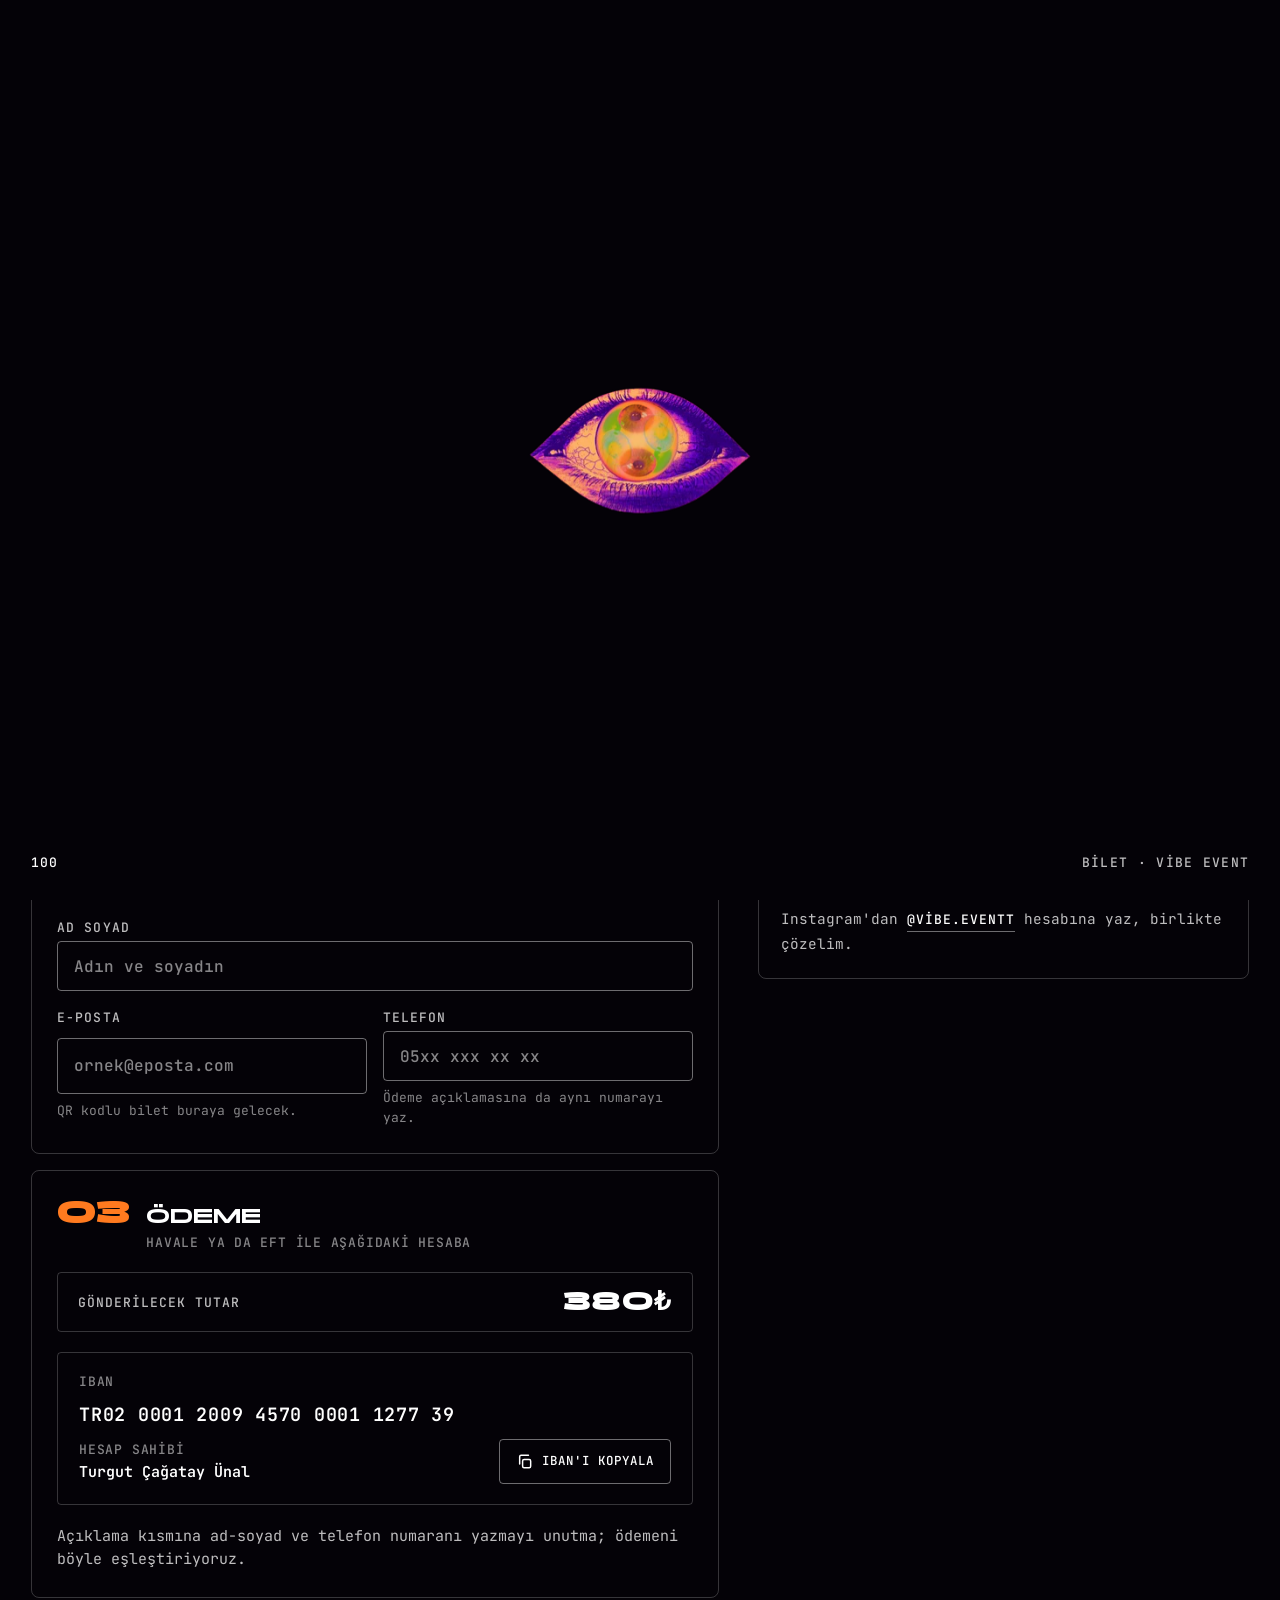
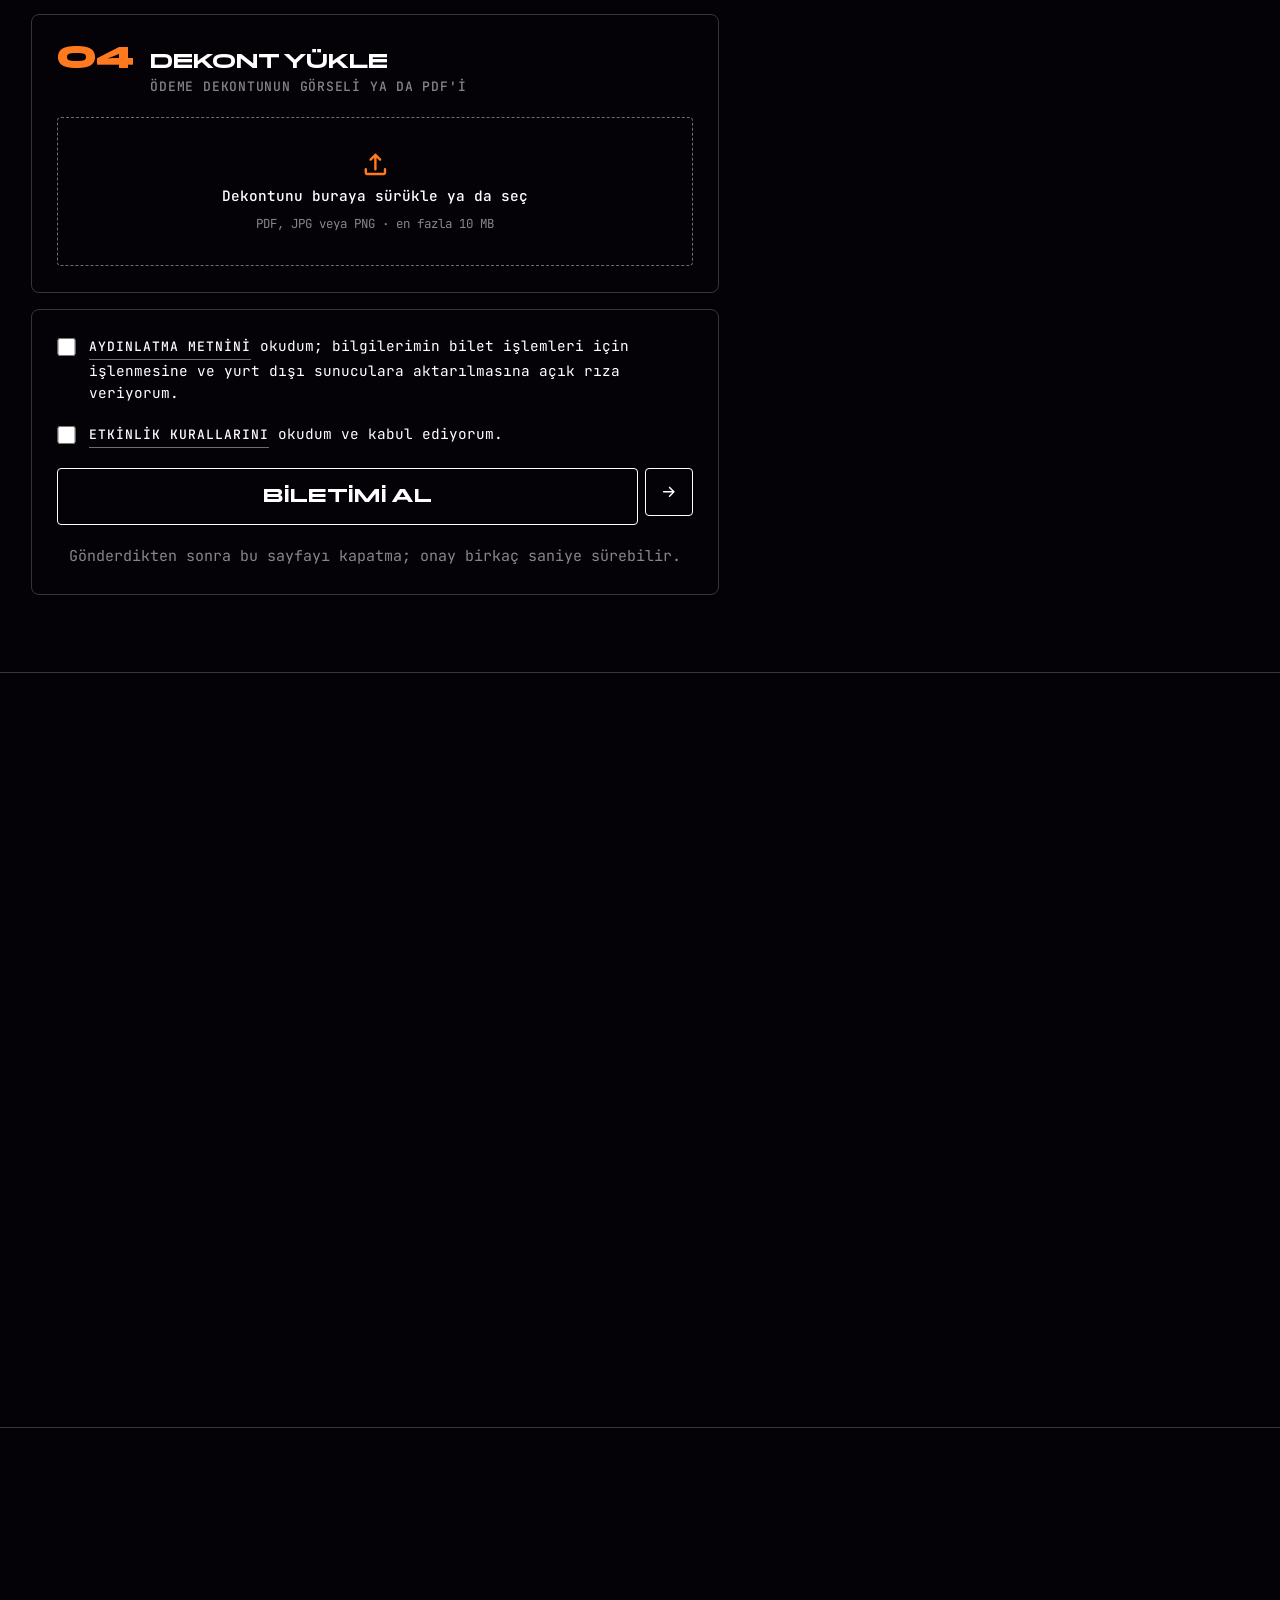
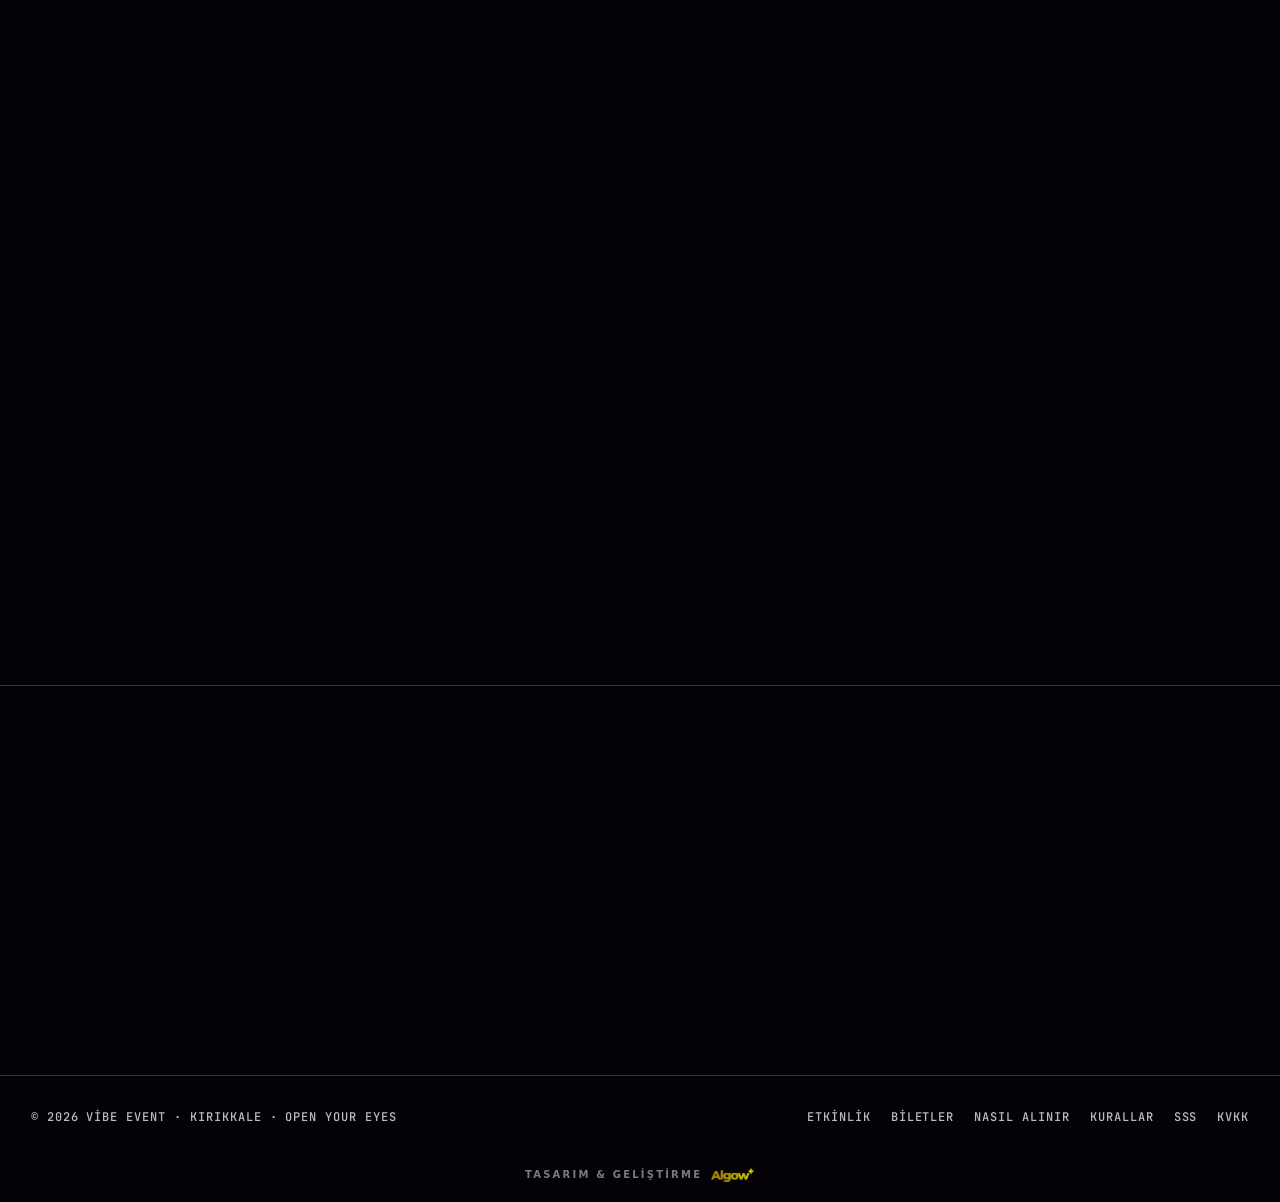
==== commit 5816d948: "Optimizasyon: cihaz kademeli shader (uyarlanır), küçük varlıklar, font yedek metrikleri, KVKK aydınl" ====
--- a/bilet.html
+++ b/bilet.html
@@ -9,6 +9,7 @@
 <link rel="icon" type="image/png" sizes="32x32" href="assets/img/favicon-32.png">
 <link rel="icon" type="image/png" sizes="512x512" href="assets/img/favicon-512.png">
 <link rel="apple-touch-icon" href="assets/img/apple-touch-icon.png">
+<link rel="manifest" href="site.webmanifest">
 <meta property="og:type" content="website">
 <meta property="og:locale" content="tr_TR">
 <meta property="og:site_name" content="Vibe Event">
@@ -23,14 +24,14 @@
 <body class="kilit">
 
 <div class="yukleme" id="yukleme" aria-hidden="true">
-  <img class="yukleme-goz" src="assets/brand/vibe-logo-goz-512.png" width="512" height="294" alt="">
+  <picture><source srcset="assets/brand/vibe-logo-goz-256.webp" type="image/webp"><img class="yukleme-goz" src="assets/brand/vibe-logo-goz-256.png" width="256" height="147" alt="" decoding="async"></picture>
   <div class="yukleme-sayac"><span id="sayac">00</span></div>
   <div class="yukleme-not">Bilet · Vibe Event</div>
 </div>
 
 <header class="ust dolu" id="ust">
   <a class="marka" href="index.html" aria-label="Vibe Event ana sayfa">
-    <img src="assets/brand/vibe-logo-lockup-800.png" width="800" height="690" alt="Vibe Event">
+    <picture><source srcset="assets/brand/vibe-logo-lockup-240.webp 1x, assets/brand/vibe-logo-lockup-480.webp 2x" type="image/webp"><img src="assets/brand/vibe-logo-lockup-240.png" width="240" height="207" alt="Vibe Event"></picture>
   </a>
   <p class="ust-orta">DJ TINA · Open Your Eyes<br>22 Eylül 2026 · Kırıkkale</p>
   <div class="ust-sag">
@@ -160,6 +161,11 @@
       </section>
 
       <section class="form-panel" aria-label="Onay ve gönder">
+        <div class="gizli" aria-hidden="true"><label for="websiteAlani">Web sitesi</label><input type="text" id="websiteAlani" name="website" tabindex="-1" autocomplete="off"></div>
+        <label class="onay" for="kvkkCheck">
+          <input type="checkbox" id="kvkkCheck" required>
+          <span><a class="baglanti" href="kvkk.html" target="_blank" rel="noopener">Aydınlatma metnini</a> okudum; bilgilerimin bilet işlemleri için işlenmesine ve yurt dışı sunuculara aktarılmasına açık rıza veriyorum.</span>
+        </label>
         <label class="onay" for="rulesCheck">
           <input type="checkbox" id="rulesCheck" required>
           <span><a class="baglanti" href="#kurallar">Etkinlik kurallarını</a> okudum ve kabul ediyorum.</span>
@@ -177,7 +183,7 @@
     <aside class="yan">
       <div class="yan-panel">
         <div class="ozet">
-          <img src="assets/img/dj-tina-open-your-eyes.webp" width="88" height="64" alt="">
+          <img src="assets/img/dj-tina-open-your-eyes-720.webp" width="88" height="64" alt="" loading="lazy">
           <div>
             <strong>DJ TINA · Open Your Eyes</strong>
             <span>22 Eylül 2026, Salı · Kapı 19:00</span>
@@ -288,12 +294,12 @@
 
 <div class="ortu" id="successScreen" role="dialog" aria-modal="true" aria-labelledby="basariBaslik">
   <div class="ortu-kutu">
-    <img src="assets/brand/vibe-logo-lockup-800.png" width="800" height="690" alt="Vibe Event">
+    <img src="assets/brand/vibe-logo-lockup-240.png" width="240" height="207" alt="Vibe Event">
     <h2 id="basariBaslik">Aramıza hoş geldin</h2>
     <p>DJ TINA · Open Your Eyes · 22 Eylül 2026, Kırıkkale</p>
-    <p class="etiket" style="color:var(--metin-3)">Bilet numaran</p>
+    <p class="etiket" id="basariEtiket" style="color:var(--metin-3)">Bilet numaran</p>
     <div class="bilet-no" id="successTicketId">-</div>
-    <p>Biletin ve QR kodun e-posta adresine gönderildi. Gelmediyse spam klasörünü kontrol et. Dans pistinde görüşürüz.</p>
+    <p id="basariNot">Biletin ve QR kodun e-posta adresine gönderildi. Gelmediyse spam klasörünü kontrol et. Dans pistinde görüşürüz.</p>
     <a class="cta" href="index.html"><span class="cta-etiket">Ana sayfaya dön</span><span class="cta-ikon" aria-hidden="true"><svg class="ikon" viewBox="0 0 24 24"><path d="M5 12h14M13 6l6 6-6 6"/></svg></span></a>
   </div>
 </div>
@@ -310,6 +316,7 @@
       <a href="#nasil">Nasıl alınır</a>
       <a href="#kurallar">Kurallar</a>
       <a href="#sss">SSS</a>
+      <a href="kvkk.html">KVKK</a>
     </nav>
     <!-- Algow imza -->
     <div class="algow-credit-wrap">
--- a/assets/css/site.css
+++ b/assets/css/site.css
@@ -2,10 +2,12 @@
    Referans seviyesi: iridescent-ai. Siyah zemin, tam ekran likit-krom shader, Panchang display + JetBrains Mono HUD etiketleri,
    1px çerçeveli CTA, dev tipografi, marquee, dönen halka madalyon. Gerçek logo (göz + yazı) her yerde; yalnız göz: favicon + madalyon. */
 
-@font-face{font-family:"Panchang";src:url("../fonts/panchang-500-tr.woff2") format("woff2");font-weight:500;font-display:swap}
-@font-face{font-family:"Panchang";src:url("../fonts/panchang-700-tr.woff2") format("woff2");font-weight:700;font-display:swap}
-@font-face{font-family:"Panchang";src:url("../fonts/panchang-800-tr.woff2") format("woff2");font-weight:800;font-display:swap}
+@font-face{font-family:"Panchang";src:url("../fonts/panchang-500-tr.woff2") format("woff2");font-weight:500;font-display:block}
+@font-face{font-family:"Panchang";src:url("../fonts/panchang-700-tr.woff2") format("woff2");font-weight:700;font-display:block}
+@font-face{font-family:"Panchang";src:url("../fonts/panchang-800-tr.woff2") format("woff2");font-weight:800;font-display:block}
 @font-face{font-family:"JetBrains Mono";src:url("../fonts/jetbrains-mono-tr.woff2") format("woff2");font-weight:300 800;font-display:swap}
+@font-face{font-family:"JetBrains Mono Yedek";src:local("Courier New");size-adjust:100.32%;ascent-override:101.68%;descent-override:29.91%;line-gap-override:0%}
+@font-face{font-family:"JetBrains Mono Yedek";src:local("Roboto Mono");size-adjust:100.32%;ascent-override:101.68%;descent-override:29.91%;line-gap-override:0%}
 
 :root{
   --bg:#040207;
@@ -18,7 +20,7 @@
   --turuncu-metin:#1B0B03;
   --mor:#7900FF;
   --display:"Panchang","Segoe UI",Arial,sans-serif;
-  --mono:"JetBrains Mono",ui-monospace,Consolas,"Courier New",monospace;
+  --mono:"JetBrains Mono","JetBrains Mono Yedek",ui-monospace,Consolas,"Courier New",monospace;
   --pad:clamp(1rem,2.4vw,2.25rem);
   --ust:4.5rem;
   --exp:cubic-bezier(.16,1,.3,1);
@@ -116,6 +118,12 @@
 .halka-ic text{fill:rgba(255,255,255,.62)}
 @keyframes don{to{transform:rotate(360deg)}}
 @keyframes don-ters{to{transform:rotate(-360deg)}}
+
+/* Kademe: düşük donanımda düşük iç çözünürlük yumuşatılır; statikte tek kare kalır */
+[data-hero="dusuk"] #hero-canvas{filter:blur(.55px) saturate(1.05)}
+[data-hero="statik"] #hero-canvas{filter:blur(.4px)}
+[data-hero="statik"] .hero-sabit::after{background:linear-gradient(180deg,rgba(4,2,7,.34) 0%,rgba(4,2,7,.06) 22%,rgba(4,2,7,.08) 48%,rgba(4,2,7,.66) 100%)}
+.blok:not(.hero),.icerik-blok{content-visibility:auto;contain-intrinsic-size:auto 720px}
 
 /* ---------- Genel bölümler ---------- */
 .blok{position:relative;padding:clamp(4rem,9vw,8rem) var(--pad);background:var(--bg)}
